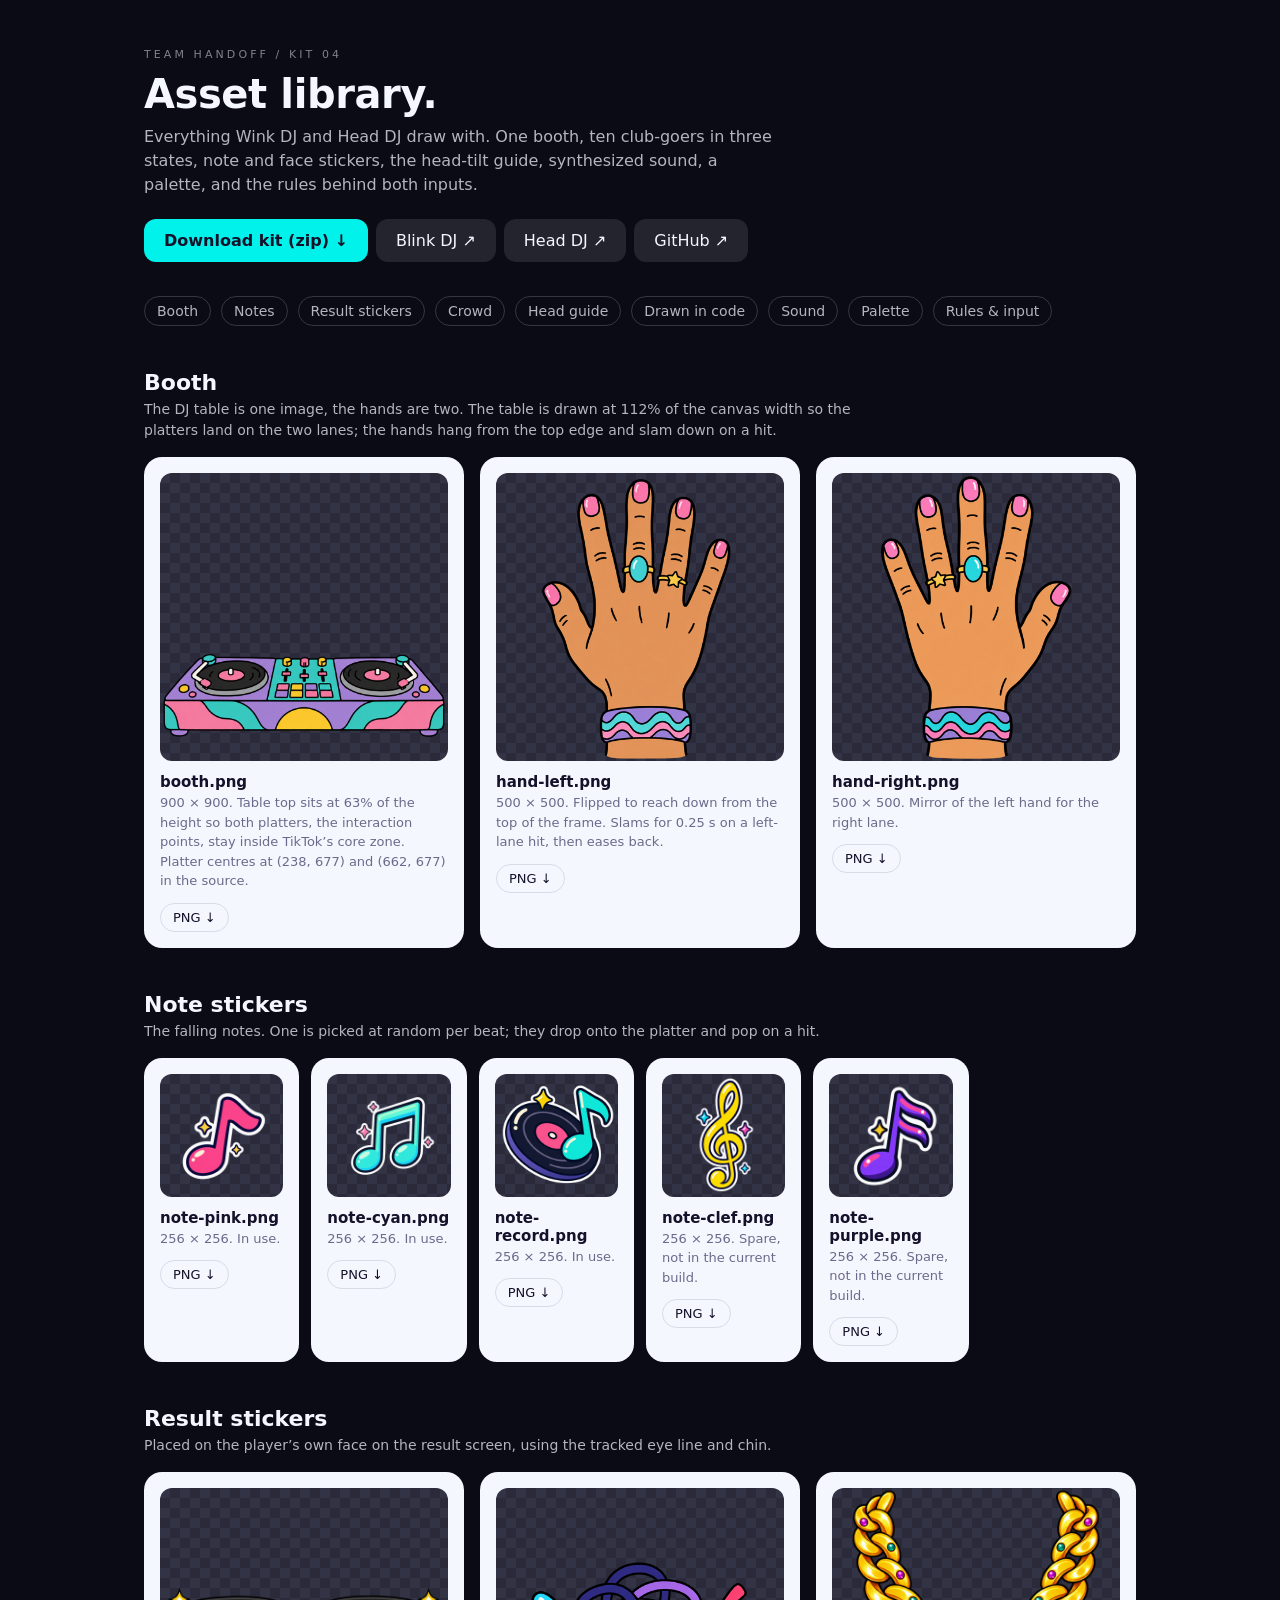
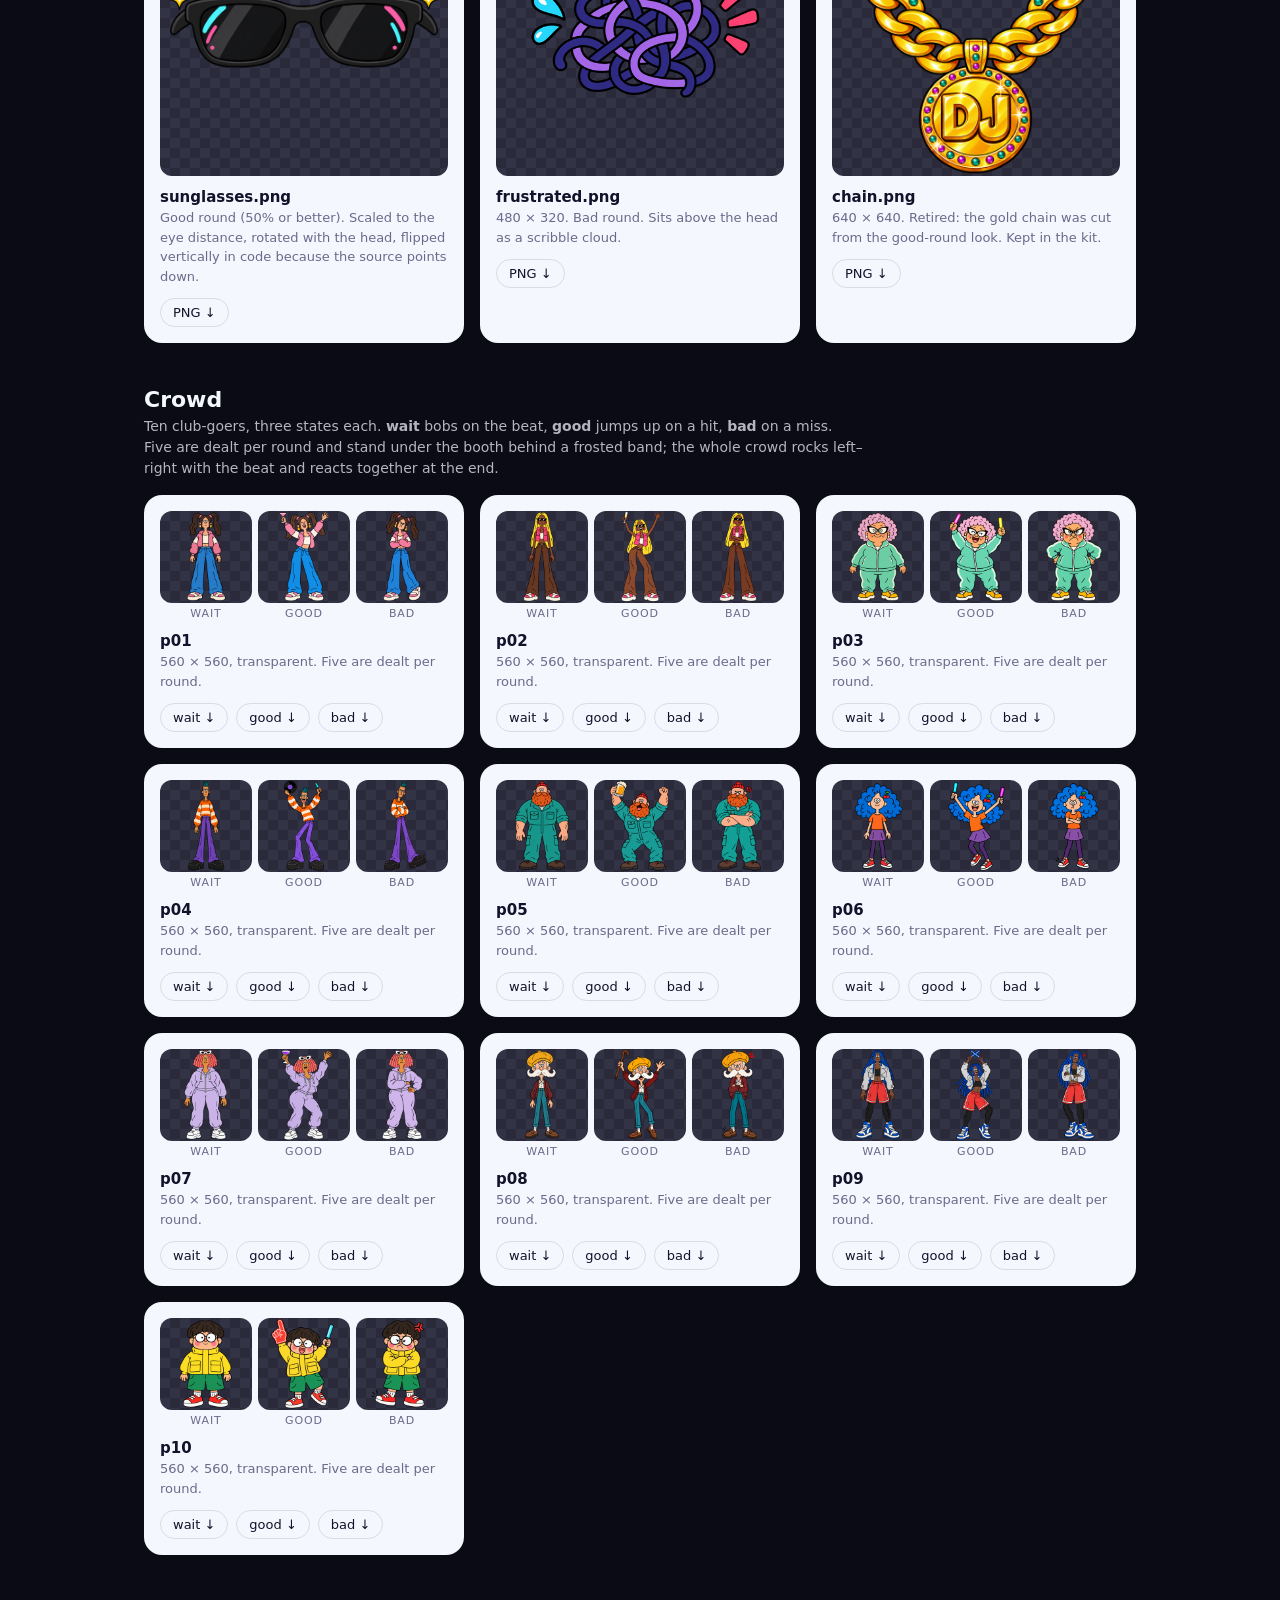
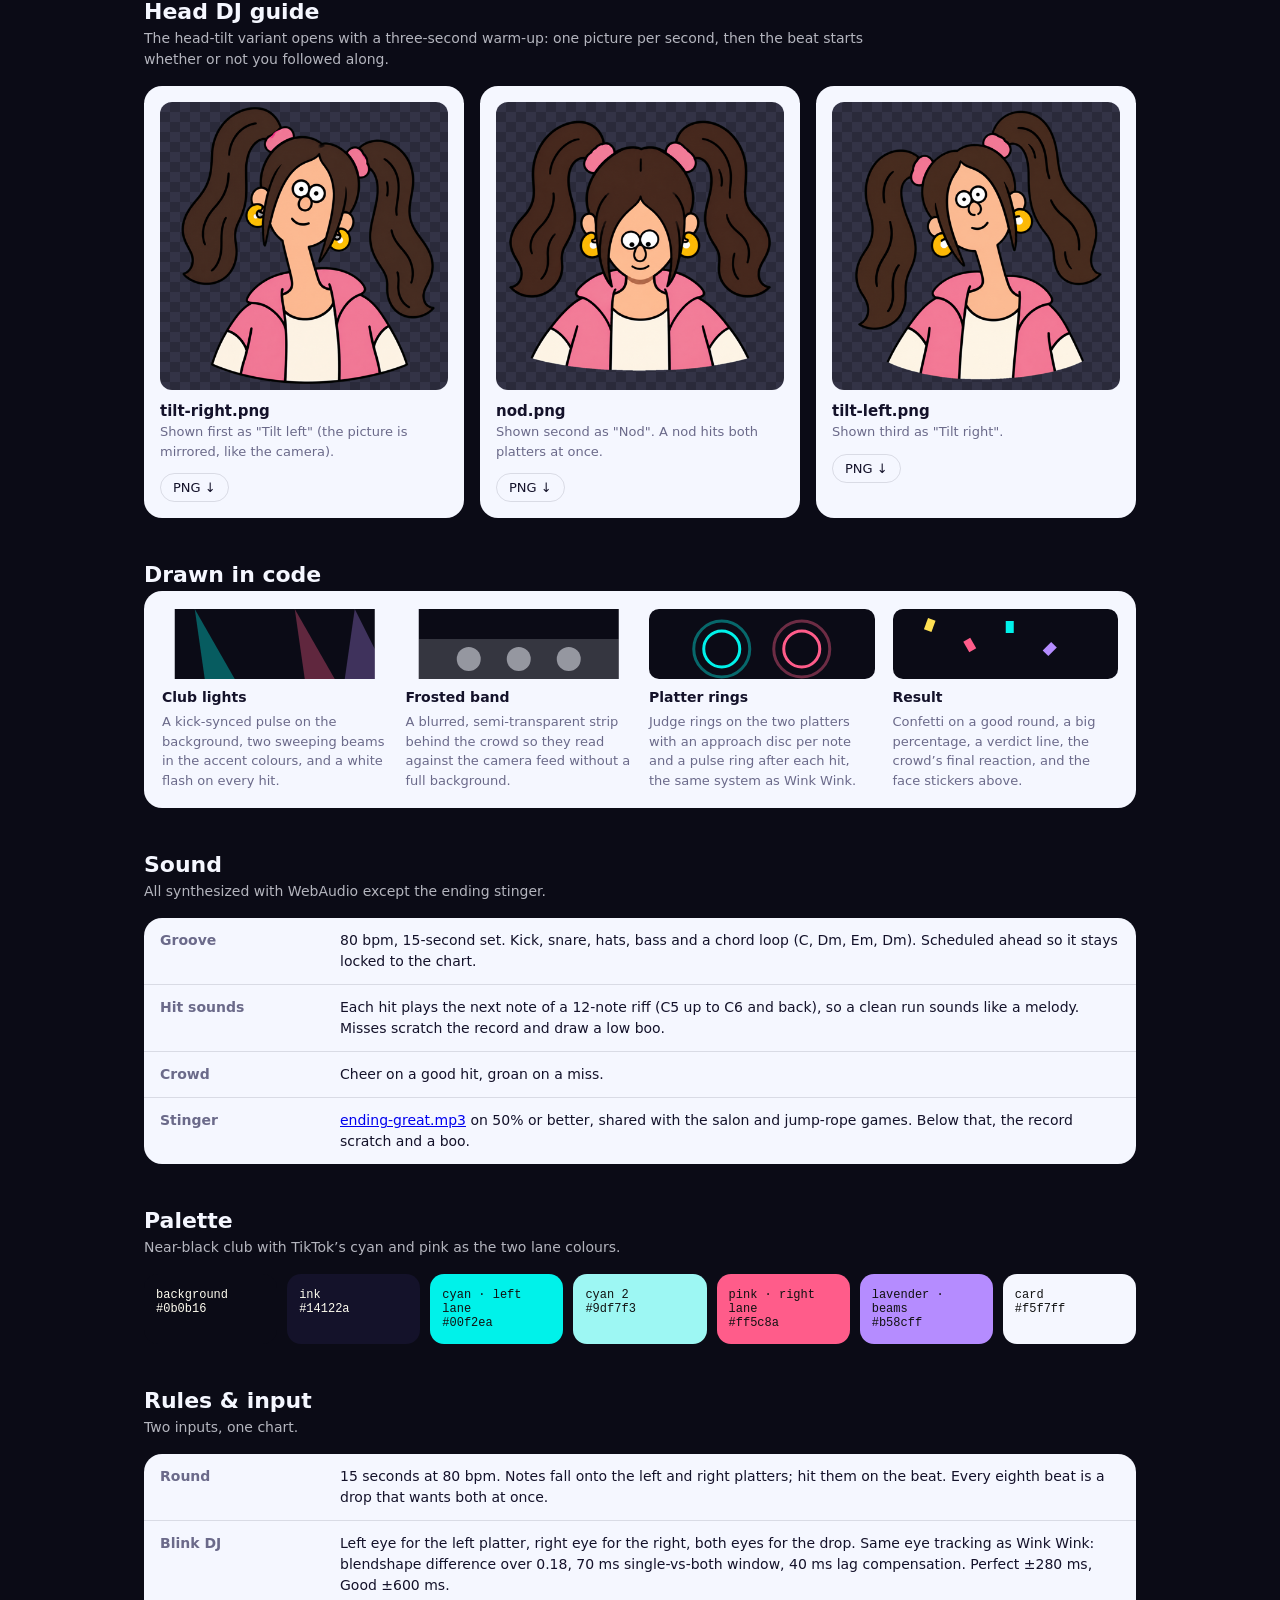
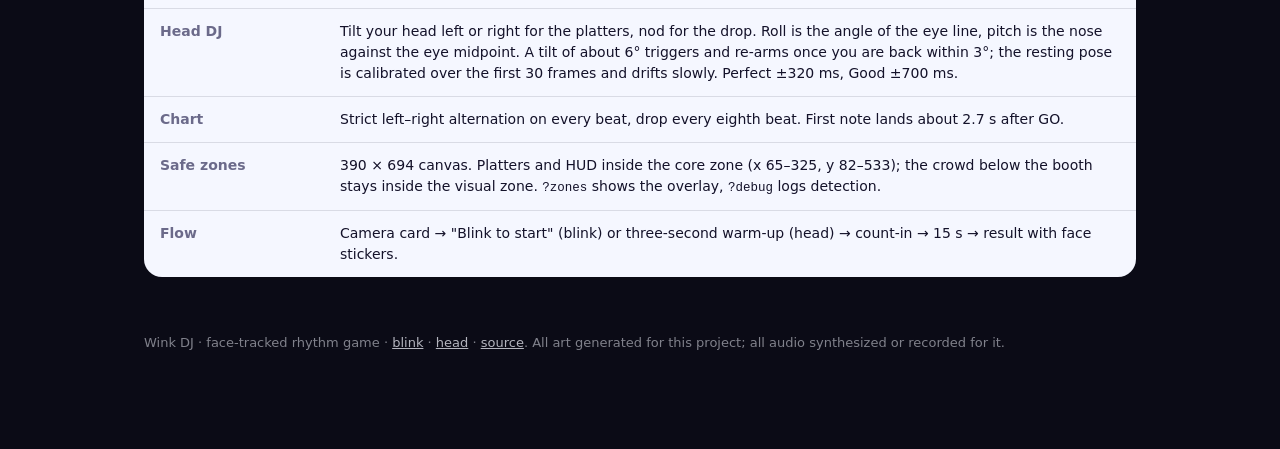
==== asset-library/index.html @ f3a08b91 "Add asset library page and kit zip Co-Authored-By: Claude Fable 5.1 <noreply@anthropic.com>" ====
<!doctype html>
<html lang="en">
<head>
<meta charset="utf-8" />
<meta name="viewport" content="width=device-width, initial-scale=1" />
<title>Wink DJ — Asset library</title>
<link rel="icon" href="data:image/svg+xml,%3Csvg xmlns='http://www.w3.org/2000/svg' viewBox='0 0 40 40'%3E%3Crect width='40' height='40' rx='12' fill='%2300f2ea'/%3E%3Ctext x='20' y='29' text-anchor='middle' font-size='26'%3E%F0%9F%8E%A7%3C/text%3E%3C/svg%3E" />
<style>
  :root { --bg:#0b0b16; --card:#f5f7ff; --ink:#14122a; --dim:#6b6a8a; --line:rgba(20,18,42,.12); --accent:#00f2ea; --ghost:rgba(245,247,255,.1); --muted:rgba(245,247,255,.5); --muted2:rgba(245,247,255,.72); --navline:rgba(245,247,255,.18); --chk1:#e4e6f0; --chk2:#f0f1f8; }

  * { box-sizing: border-box; }
  body { margin:0; background:var(--bg); color:var(--card); font-family: -apple-system, "Helvetica Neue", Inter, system-ui, sans-serif; }
  .wrap { max-width: 1040px; margin: 0 auto; padding: 48px 24px 96px; }
  .k { font-size: 11px; letter-spacing: .28em; text-transform: uppercase; color: var(--muted); }
  h1 { font-size: 40px; margin: 10px 0 8px; letter-spacing: -.01em; }
  .lede { color: var(--muted2); margin: 0 0 22px; max-width: 640px; line-height: 1.5; }
  .btn { display:inline-block; background:var(--accent); color:var(--ink); font-weight:700; text-decoration:none; padding: 12px 20px; border-radius: 12px; margin: 0 8px 8px 0; }
  .btn.ghost { background: var(--ghost); color: var(--card); font-weight: 500; }
  nav { display:flex; gap:10px; flex-wrap:wrap; margin: 26px 0 40px; }
  nav a { color: var(--muted2); text-decoration:none; font-size:14px; padding:6px 12px; border:1px solid var(--navline); border-radius:999px; }
  section { margin-top: 44px; }
  h2 { font-size: 22px; margin: 0 0 4px; }
  .sub { color: var(--muted2); font-size: 14px; margin: 0 0 16px; line-height: 1.5; max-width: 720px; }
  .grid { display:grid; grid-template-columns: repeat(auto-fit, minmax(240px, 1fr)); gap: 16px; }
  .grid.tight { grid-template-columns: repeat(auto-fill, minmax(150px, 1fr)); gap: 12px; }
  .card { background: var(--card); color: var(--ink); border-radius: 18px; padding: 16px; }
  .card .pv { border-radius: 12px; overflow:hidden; background: repeating-conic-gradient(var(--chk1) 0 25%, var(--chk2) 0 50%) 0 0/20px 20px; aspect-ratio: 1; display:flex; align-items:center; justify-content:center; }
  .card .pv.dark { background: repeating-conic-gradient(#2a2a3a 0 25%, #333346 0 50%) 0 0/20px 20px; }
  .card .pv img { max-width: 100%; max-height: 100%; display:block; }
  .card b { display:block; margin: 12px 0 2px; font-size: 15px; }
  .card p { margin: 0; font-size: 13px; color: var(--dim); line-height: 1.5; }
  .card .row { display:flex; gap:8px; margin-top: 12px; flex-wrap: wrap; }
  .card .row a { font-size: 13px; color: var(--ink); text-decoration:none; border:1px solid var(--line); border-radius: 999px; padding: 6px 12px; }
  .strip { display:grid; grid-template-columns: repeat(3, 1fr); gap: 6px; }
  .strip.two { grid-template-columns: repeat(2, 1fr); }
  .strip figure { margin:0; text-align:center; }
  .strip figcaption { font-size: 11px; color: var(--dim); margin-top: 4px; letter-spacing: .08em; text-transform: uppercase; }
  .swatches { display:grid; grid-template-columns: repeat(auto-fit, minmax(120px,1fr)); gap: 10px; }
  .sw { border-radius: 14px; padding: 14px 12px; color: #111; font-size: 12px; font-family: ui-monospace, Menlo, monospace; }
  .sw.dark { color: #fffdf0; }
  table { width:100%; border-collapse: collapse; background: var(--card); color: var(--ink); border-radius: 18px; overflow:hidden; font-size: 14px; }
  th, td { text-align:left; padding: 12px 16px; border-bottom: 1px solid var(--line); vertical-align: top; line-height: 1.5; }
  th { width: 180px; color: var(--dim); font-weight: 600; }
  tr:last-child td, tr:last-child th { border-bottom: 0; }
  code { font-family: ui-monospace, Menlo, monospace; font-size: 12.5px; }
  .drawn { background: var(--card); color: var(--ink); border-radius: 18px; padding: 18px; display:grid; grid-template-columns: repeat(auto-fit, minmax(220px,1fr)); gap: 18px; }
  .drawn div { font-size: 13px; color: var(--dim); line-height: 1.5; }
  .drawn b { display:block; color: var(--ink); margin-bottom: 4px; font-size: 14px; }
  .drawn svg { width: 100%; height: 70px; display:block; margin-bottom: 8px; border-radius: 10px; }
  footer { margin-top: 56px; font-size: 13px; color: var(--muted); line-height: 1.6; }
  footer a { color: var(--muted2); }
  @media (max-width: 600px) { th { width: 110px; } h1 { font-size: 32px; } }
</style>
</head>
<body>
<div class="wrap">
  <div class="k">Team handoff / Kit 04</div>
  <h1>Asset library.</h1>
  <p class="lede">Everything Wink DJ and Head DJ draw with. One booth, ten club-goers in three states, note and face stickers, the head-tilt guide, synthesized sound, a palette, and the rules behind both inputs.</p>
  <a class="btn" href="./wink-dj-assets.zip" download>Download kit (zip) ↓</a><a class="btn ghost" href="../">Blink DJ ↗</a><a class="btn ghost" href="../head/">Head DJ ↗</a><a class="btn ghost" href="https://github.com/Belendali/wink-dj">GitHub ↗</a>
  <nav><a href="#booth">Booth</a><a href="#notes">Notes</a><a href="#result">Result stickers</a><a href="#crowd">Crowd</a><a href="#guide">Head guide</a><a href="#drawn">Drawn in code</a><a href="#sound">Sound</a><a href="#palette">Palette</a><a href="#rules">Rules &amp; input</a></nav>

  <section id="booth">
    <h2>Booth</h2>
    <p class="sub">The DJ table is one image, the hands are two. The table is drawn at 112% of the canvas width so the platters land on the two lanes; the hands hang from the top edge and slam down on a hit.</p>
    <div class="grid">
      <div class="card">
        <div class="pv dark"><img src="../assets/booth/booth.png" alt="booth.png" loading="lazy" /></div>
        <b>booth.png</b>
        <p>900 × 900. Table top sits at 63% of the height so both platters, the interaction points, stay inside TikTok’s core zone. Platter centres at (238, 677) and (662, 677) in the source.</p>
        <div class="row"><a href="../assets/booth/booth.png" download>PNG ↓</a></div>
      </div>

      <div class="card">
        <div class="pv dark"><img src="../assets/booth/hand-left.png" alt="hand-left.png" loading="lazy" /></div>
        <b>hand-left.png</b>
        <p>500 × 500. Flipped to reach down from the top of the frame. Slams for 0.25 s on a left-lane hit, then eases back.</p>
        <div class="row"><a href="../assets/booth/hand-left.png" download>PNG ↓</a></div>
      </div>

      <div class="card">
        <div class="pv dark"><img src="../assets/booth/hand-right.png" alt="hand-right.png" loading="lazy" /></div>
        <b>hand-right.png</b>
        <p>500 × 500. Mirror of the left hand for the right lane.</p>
        <div class="row"><a href="../assets/booth/hand-right.png" download>PNG ↓</a></div>
      </div>

    </div>
  </section>

  <section id="notes">
    <h2>Note stickers</h2>
    <p class="sub">The falling notes. One is picked at random per beat; they drop onto the platter and pop on a hit.</p>
    <div class="grid tight">
      <div class="card">
        <div class="pv dark"><img src="../assets/stickers/note-pink.png" alt="note-pink.png" loading="lazy" /></div>
        <b>note-pink.png</b>
        <p>256 × 256. In use.</p>
        <div class="row"><a href="../assets/stickers/note-pink.png" download>PNG ↓</a></div>
      </div>

      <div class="card">
        <div class="pv dark"><img src="../assets/stickers/note-cyan.png" alt="note-cyan.png" loading="lazy" /></div>
        <b>note-cyan.png</b>
        <p>256 × 256. In use.</p>
        <div class="row"><a href="../assets/stickers/note-cyan.png" download>PNG ↓</a></div>
      </div>

      <div class="card">
        <div class="pv dark"><img src="../assets/stickers/note-record.png" alt="note-record.png" loading="lazy" /></div>
        <b>note-record.png</b>
        <p>256 × 256. In use.</p>
        <div class="row"><a href="../assets/stickers/note-record.png" download>PNG ↓</a></div>
      </div>

      <div class="card">
        <div class="pv dark"><img src="../assets/stickers/note-clef.png" alt="note-clef.png" loading="lazy" /></div>
        <b>note-clef.png</b>
        <p>256 × 256. Spare, not in the current build.</p>
        <div class="row"><a href="../assets/stickers/note-clef.png" download>PNG ↓</a></div>
      </div>

      <div class="card">
        <div class="pv dark"><img src="../assets/stickers/note-purple.png" alt="note-purple.png" loading="lazy" /></div>
        <b>note-purple.png</b>
        <p>256 × 256. Spare, not in the current build.</p>
        <div class="row"><a href="../assets/stickers/note-purple.png" download>PNG ↓</a></div>
      </div>

    </div>
  </section>

  <section id="result">
    <h2>Result stickers</h2>
    <p class="sub">Placed on the player’s own face on the result screen, using the tracked eye line and chin.</p>
    <div class="grid">
      <div class="card">
        <div class="pv dark"><img src="../assets/stickers/sunglasses.png" alt="sunglasses.png" loading="lazy" /></div>
        <b>sunglasses.png</b>
        <p>Good round (50% or better). Scaled to the eye distance, rotated with the head, flipped vertically in code because the source points down.</p>
        <div class="row"><a href="../assets/stickers/sunglasses.png" download>PNG ↓</a></div>
      </div>

      <div class="card">
        <div class="pv dark"><img src="../assets/stickers/frustrated.png" alt="frustrated.png" loading="lazy" /></div>
        <b>frustrated.png</b>
        <p>480 × 320. Bad round. Sits above the head as a scribble cloud.</p>
        <div class="row"><a href="../assets/stickers/frustrated.png" download>PNG ↓</a></div>
      </div>

      <div class="card">
        <div class="pv dark"><img src="../assets/stickers/chain.png" alt="chain.png" loading="lazy" /></div>
        <b>chain.png</b>
        <p>640 × 640. Retired: the gold chain was cut from the good-round look. Kept in the kit.</p>
        <div class="row"><a href="../assets/stickers/chain.png" download>PNG ↓</a></div>
      </div>

    </div>
  </section>

  <section id="crowd">
    <h2>Crowd</h2>
    <p class="sub">Ten club-goers, three states each. <b>wait</b> bobs on the beat, <b>good</b> jumps up on a hit, <b>bad</b> on a miss. Five are dealt per round and stand under the booth behind a frosted band; the whole crowd rocks left–right with the beat and reacts together at the end.</p>
    <div class="grid">
      <div class="card">
        <div class="strip"><figure><div class="pv dark"><img src="../assets/people/p01-wait.png" alt="p01 wait" loading="lazy" /></div><figcaption>wait</figcaption></figure><figure><div class="pv dark"><img src="../assets/people/p01-good.png" alt="p01 good" loading="lazy" /></div><figcaption>good</figcaption></figure><figure><div class="pv dark"><img src="../assets/people/p01-bad.png" alt="p01 bad" loading="lazy" /></div><figcaption>bad</figcaption></figure></div>
        <b>p01</b>
        <p>560 × 560, transparent. Five are dealt per round.</p>
        <div class="row"><a href="../assets/people/p01-wait.png" download>wait ↓</a><a href="../assets/people/p01-good.png" download>good ↓</a><a href="../assets/people/p01-bad.png" download>bad ↓</a></div>
      </div>
      <div class="card">
        <div class="strip"><figure><div class="pv dark"><img src="../assets/people/p02-wait.png" alt="p02 wait" loading="lazy" /></div><figcaption>wait</figcaption></figure><figure><div class="pv dark"><img src="../assets/people/p02-good.png" alt="p02 good" loading="lazy" /></div><figcaption>good</figcaption></figure><figure><div class="pv dark"><img src="../assets/people/p02-bad.png" alt="p02 bad" loading="lazy" /></div><figcaption>bad</figcaption></figure></div>
        <b>p02</b>
        <p>560 × 560, transparent. Five are dealt per round.</p>
        <div class="row"><a href="../assets/people/p02-wait.png" download>wait ↓</a><a href="../assets/people/p02-good.png" download>good ↓</a><a href="../assets/people/p02-bad.png" download>bad ↓</a></div>
      </div>
      <div class="card">
        <div class="strip"><figure><div class="pv dark"><img src="../assets/people/p03-wait.png" alt="p03 wait" loading="lazy" /></div><figcaption>wait</figcaption></figure><figure><div class="pv dark"><img src="../assets/people/p03-good.png" alt="p03 good" loading="lazy" /></div><figcaption>good</figcaption></figure><figure><div class="pv dark"><img src="../assets/people/p03-bad.png" alt="p03 bad" loading="lazy" /></div><figcaption>bad</figcaption></figure></div>
        <b>p03</b>
        <p>560 × 560, transparent. Five are dealt per round.</p>
        <div class="row"><a href="../assets/people/p03-wait.png" download>wait ↓</a><a href="../assets/people/p03-good.png" download>good ↓</a><a href="../assets/people/p03-bad.png" download>bad ↓</a></div>
      </div>
      <div class="card">
        <div class="strip"><figure><div class="pv dark"><img src="../assets/people/p04-wait.png" alt="p04 wait" loading="lazy" /></div><figcaption>wait</figcaption></figure><figure><div class="pv dark"><img src="../assets/people/p04-good.png" alt="p04 good" loading="lazy" /></div><figcaption>good</figcaption></figure><figure><div class="pv dark"><img src="../assets/people/p04-bad.png" alt="p04 bad" loading="lazy" /></div><figcaption>bad</figcaption></figure></div>
        <b>p04</b>
        <p>560 × 560, transparent. Five are dealt per round.</p>
        <div class="row"><a href="../assets/people/p04-wait.png" download>wait ↓</a><a href="../assets/people/p04-good.png" download>good ↓</a><a href="../assets/people/p04-bad.png" download>bad ↓</a></div>
      </div>
      <div class="card">
        <div class="strip"><figure><div class="pv dark"><img src="../assets/people/p05-wait.png" alt="p05 wait" loading="lazy" /></div><figcaption>wait</figcaption></figure><figure><div class="pv dark"><img src="../assets/people/p05-good.png" alt="p05 good" loading="lazy" /></div><figcaption>good</figcaption></figure><figure><div class="pv dark"><img src="../assets/people/p05-bad.png" alt="p05 bad" loading="lazy" /></div><figcaption>bad</figcaption></figure></div>
        <b>p05</b>
        <p>560 × 560, transparent. Five are dealt per round.</p>
        <div class="row"><a href="../assets/people/p05-wait.png" download>wait ↓</a><a href="../assets/people/p05-good.png" download>good ↓</a><a href="../assets/people/p05-bad.png" download>bad ↓</a></div>
      </div>
      <div class="card">
        <div class="strip"><figure><div class="pv dark"><img src="../assets/people/p06-wait.png" alt="p06 wait" loading="lazy" /></div><figcaption>wait</figcaption></figure><figure><div class="pv dark"><img src="../assets/people/p06-good.png" alt="p06 good" loading="lazy" /></div><figcaption>good</figcaption></figure><figure><div class="pv dark"><img src="../assets/people/p06-bad.png" alt="p06 bad" loading="lazy" /></div><figcaption>bad</figcaption></figure></div>
        <b>p06</b>
        <p>560 × 560, transparent. Five are dealt per round.</p>
        <div class="row"><a href="../assets/people/p06-wait.png" download>wait ↓</a><a href="../assets/people/p06-good.png" download>good ↓</a><a href="../assets/people/p06-bad.png" download>bad ↓</a></div>
      </div>
      <div class="card">
        <div class="strip"><figure><div class="pv dark"><img src="../assets/people/p07-wait.png" alt="p07 wait" loading="lazy" /></div><figcaption>wait</figcaption></figure><figure><div class="pv dark"><img src="../assets/people/p07-good.png" alt="p07 good" loading="lazy" /></div><figcaption>good</figcaption></figure><figure><div class="pv dark"><img src="../assets/people/p07-bad.png" alt="p07 bad" loading="lazy" /></div><figcaption>bad</figcaption></figure></div>
        <b>p07</b>
        <p>560 × 560, transparent. Five are dealt per round.</p>
        <div class="row"><a href="../assets/people/p07-wait.png" download>wait ↓</a><a href="../assets/people/p07-good.png" download>good ↓</a><a href="../assets/people/p07-bad.png" download>bad ↓</a></div>
      </div>
      <div class="card">
        <div class="strip"><figure><div class="pv dark"><img src="../assets/people/p08-wait.png" alt="p08 wait" loading="lazy" /></div><figcaption>wait</figcaption></figure><figure><div class="pv dark"><img src="../assets/people/p08-good.png" alt="p08 good" loading="lazy" /></div><figcaption>good</figcaption></figure><figure><div class="pv dark"><img src="../assets/people/p08-bad.png" alt="p08 bad" loading="lazy" /></div><figcaption>bad</figcaption></figure></div>
        <b>p08</b>
        <p>560 × 560, transparent. Five are dealt per round.</p>
        <div class="row"><a href="../assets/people/p08-wait.png" download>wait ↓</a><a href="../assets/people/p08-good.png" download>good ↓</a><a href="../assets/people/p08-bad.png" download>bad ↓</a></div>
      </div>
      <div class="card">
        <div class="strip"><figure><div class="pv dark"><img src="../assets/people/p09-wait.png" alt="p09 wait" loading="lazy" /></div><figcaption>wait</figcaption></figure><figure><div class="pv dark"><img src="../assets/people/p09-good.png" alt="p09 good" loading="lazy" /></div><figcaption>good</figcaption></figure><figure><div class="pv dark"><img src="../assets/people/p09-bad.png" alt="p09 bad" loading="lazy" /></div><figcaption>bad</figcaption></figure></div>
        <b>p09</b>
        <p>560 × 560, transparent. Five are dealt per round.</p>
        <div class="row"><a href="../assets/people/p09-wait.png" download>wait ↓</a><a href="../assets/people/p09-good.png" download>good ↓</a><a href="../assets/people/p09-bad.png" download>bad ↓</a></div>
      </div>
      <div class="card">
        <div class="strip"><figure><div class="pv dark"><img src="../assets/people/p10-wait.png" alt="p10 wait" loading="lazy" /></div><figcaption>wait</figcaption></figure><figure><div class="pv dark"><img src="../assets/people/p10-good.png" alt="p10 good" loading="lazy" /></div><figcaption>good</figcaption></figure><figure><div class="pv dark"><img src="../assets/people/p10-bad.png" alt="p10 bad" loading="lazy" /></div><figcaption>bad</figcaption></figure></div>
        <b>p10</b>
        <p>560 × 560, transparent. Five are dealt per round.</p>
        <div class="row"><a href="../assets/people/p10-wait.png" download>wait ↓</a><a href="../assets/people/p10-good.png" download>good ↓</a><a href="../assets/people/p10-bad.png" download>bad ↓</a></div>
      </div>
    </div>
  </section>

  <section id="guide">
    <h2>Head DJ guide</h2>
    <p class="sub">The head-tilt variant opens with a three-second warm-up: one picture per second, then the beat starts whether or not you followed along.</p>
    <div class="grid">
      <div class="card">
        <div class="pv dark"><img src="../assets/guide/tilt-right.png" alt="tilt-right.png" loading="lazy" /></div>
        <b>tilt-right.png</b>
        <p>Shown first as "Tilt left" (the picture is mirrored, like the camera).</p>
        <div class="row"><a href="../assets/guide/tilt-right.png" download>PNG ↓</a></div>
      </div>

      <div class="card">
        <div class="pv dark"><img src="../assets/guide/nod.png" alt="nod.png" loading="lazy" /></div>
        <b>nod.png</b>
        <p>Shown second as "Nod". A nod hits both platters at once.</p>
        <div class="row"><a href="../assets/guide/nod.png" download>PNG ↓</a></div>
      </div>

      <div class="card">
        <div class="pv dark"><img src="../assets/guide/tilt-left.png" alt="tilt-left.png" loading="lazy" /></div>
        <b>tilt-left.png</b>
        <p>Shown third as "Tilt right".</p>
        <div class="row"><a href="../assets/guide/tilt-left.png" download>PNG ↓</a></div>
      </div>

    </div>
  </section>

  <section id="drawn">
    <h2>Drawn in code</h2>
    <div class="drawn">
      <div><svg viewBox="0 0 200 70"><rect width="200" height="70" fill="#0b0b16"/><polygon points="20,0 60,70 30,70" fill="#00f2ea" opacity=".35"/><polygon points="120,0 160,70 130,70" fill="#ff5c8a" opacity=".35"/><polygon points="180,0 200,40 200,70 170,70" fill="#b58cff" opacity=".3"/></svg><b>Club lights</b>A kick-synced pulse on the background, two sweeping beams in the accent colours, and a white flash on every hit.</div>
      <div><svg viewBox="0 0 200 70"><rect width="200" height="70" fill="#0b0b16"/><rect x="0" y="30" width="200" height="40" fill="rgba(245,247,255,.18)"/><circle cx="50" cy="50" r="12" fill="#f5f7ff" opacity=".5"/><circle cx="100" cy="50" r="12" fill="#f5f7ff" opacity=".5"/><circle cx="150" cy="50" r="12" fill="#f5f7ff" opacity=".5"/></svg><b>Frosted band</b>A blurred, semi-transparent strip behind the crowd so they read against the camera feed without a full background.</div>
      <div><svg viewBox="0 0 200 70" fill="none" stroke="#00f2ea" stroke-width="3" style="background:#0b0b16"><circle cx="60" cy="40" r="18"/><circle cx="60" cy="40" r="28" opacity=".4"/><circle cx="140" cy="40" r="18" stroke="#ff5c8a"/><circle cx="140" cy="40" r="28" opacity=".4" stroke="#ff5c8a"/></svg><b>Platter rings</b>Judge rings on the two platters with an approach disc per note and a pulse ring after each hit, the same system as Wink Wink.</div>
      <div><svg viewBox="0 0 200 70" style="background:#0b0b16"><g fill="#ffe052"><rect x="20" y="10" width="8" height="12" transform="rotate(20 24 16)"/><rect x="60" y="30" width="8" height="12" fill="#ff5c8a" transform="rotate(-30 64 36)"/><rect x="100" y="12" width="8" height="12" fill="#00f2ea"/><rect x="140" y="34" width="8" height="12" fill="#b58cff" transform="rotate(45 144 40)"/></g></svg><b>Result</b>Confetti on a good round, a big percentage, a verdict line, the crowd’s final reaction, and the face stickers above.</div>
    </div>
  </section>

  <section id="sound">
    <h2>Sound</h2>
    <p class="sub">All synthesized with WebAudio except the ending stinger.</p>
    <table>
      <tr><th>Groove</th><td>80 bpm, 15-second set. Kick, snare, hats, bass and a chord loop (C, Dm, Em, Dm). Scheduled ahead so it stays locked to the chart.</td></tr>
      <tr><th>Hit sounds</th><td>Each hit plays the next note of a 12-note riff (C5 up to C6 and back), so a clean run sounds like a melody. Misses scratch the record and draw a low boo.</td></tr>
      <tr><th>Crowd</th><td>Cheer on a good hit, groan on a miss.</td></tr>
      <tr><th>Stinger</th><td><a href="../assets/audio/ending-great.mp3" download>ending-great.mp3</a> on 50% or better, shared with the salon and jump-rope games. Below that, the record scratch and a boo.</td></tr>
    </table>
  </section>

  <section id="palette">
    <h2>Palette</h2>
    <p class="sub">Near-black club with TikTok’s cyan and pink as the two lane colours.</p>
    <div class="swatches"><div class="sw dark" style="background:#0b0b16">background<br>#0b0b16</div><div class="sw dark" style="background:#14122a">ink<br>#14122a</div><div class="sw" style="background:#00f2ea">cyan · left lane<br>#00f2ea</div><div class="sw" style="background:#9df7f3">cyan 2<br>#9df7f3</div><div class="sw" style="background:#ff5c8a">pink · right lane<br>#ff5c8a</div><div class="sw" style="background:#b58cff">lavender · beams<br>#b58cff</div><div class="sw" style="background:#f5f7ff">card<br>#f5f7ff</div></div>
  </section>

  <section id="rules">
    <h2>Rules &amp; input</h2>
    <p class="sub">Two inputs, one chart.</p>
    <table>
      <tr><th>Round</th><td>15 seconds at 80 bpm. Notes fall onto the left and right platters; hit them on the beat. Every eighth beat is a drop that wants both at once.</td></tr>
      <tr><th>Blink DJ</th><td>Left eye for the left platter, right eye for the right, both eyes for the drop. Same eye tracking as Wink Wink: blendshape difference over 0.18, 70 ms single-vs-both window, 40 ms lag compensation. Perfect ±280 ms, Good ±600 ms.</td></tr>
      <tr><th>Head DJ</th><td>Tilt your head left or right for the platters, nod for the drop. Roll is the angle of the eye line, pitch is the nose against the eye midpoint. A tilt of about 6° triggers and re-arms once you are back within 3°; the resting pose is calibrated over the first 30 frames and drifts slowly. Perfect ±320 ms, Good ±700 ms.</td></tr>
      <tr><th>Chart</th><td>Strict left–right alternation on every beat, drop every eighth beat. First note lands about 2.7 s after GO.</td></tr>
      <tr><th>Safe zones</th><td>390 × 694 canvas. Platters and HUD inside the core zone (x 65–325, y 82–533); the crowd below the booth stays inside the visual zone. <code>?zones</code> shows the overlay, <code>?debug</code> logs detection.</td></tr>
      <tr><th>Flow</th><td>Camera card → "Blink to start" (blink) or three-second warm-up (head) → count-in → 15 s → result with face stickers.</td></tr>
    </table>
  </section>

  <footer>Wink DJ · face-tracked rhythm game · <a href="../">blink</a> · <a href="../head/">head</a> · <a href="https://github.com/Belendali/wink-dj">source</a>. All art generated for this project; all audio synthesized or recorded for it.</footer>
</div>
</body>
</html>
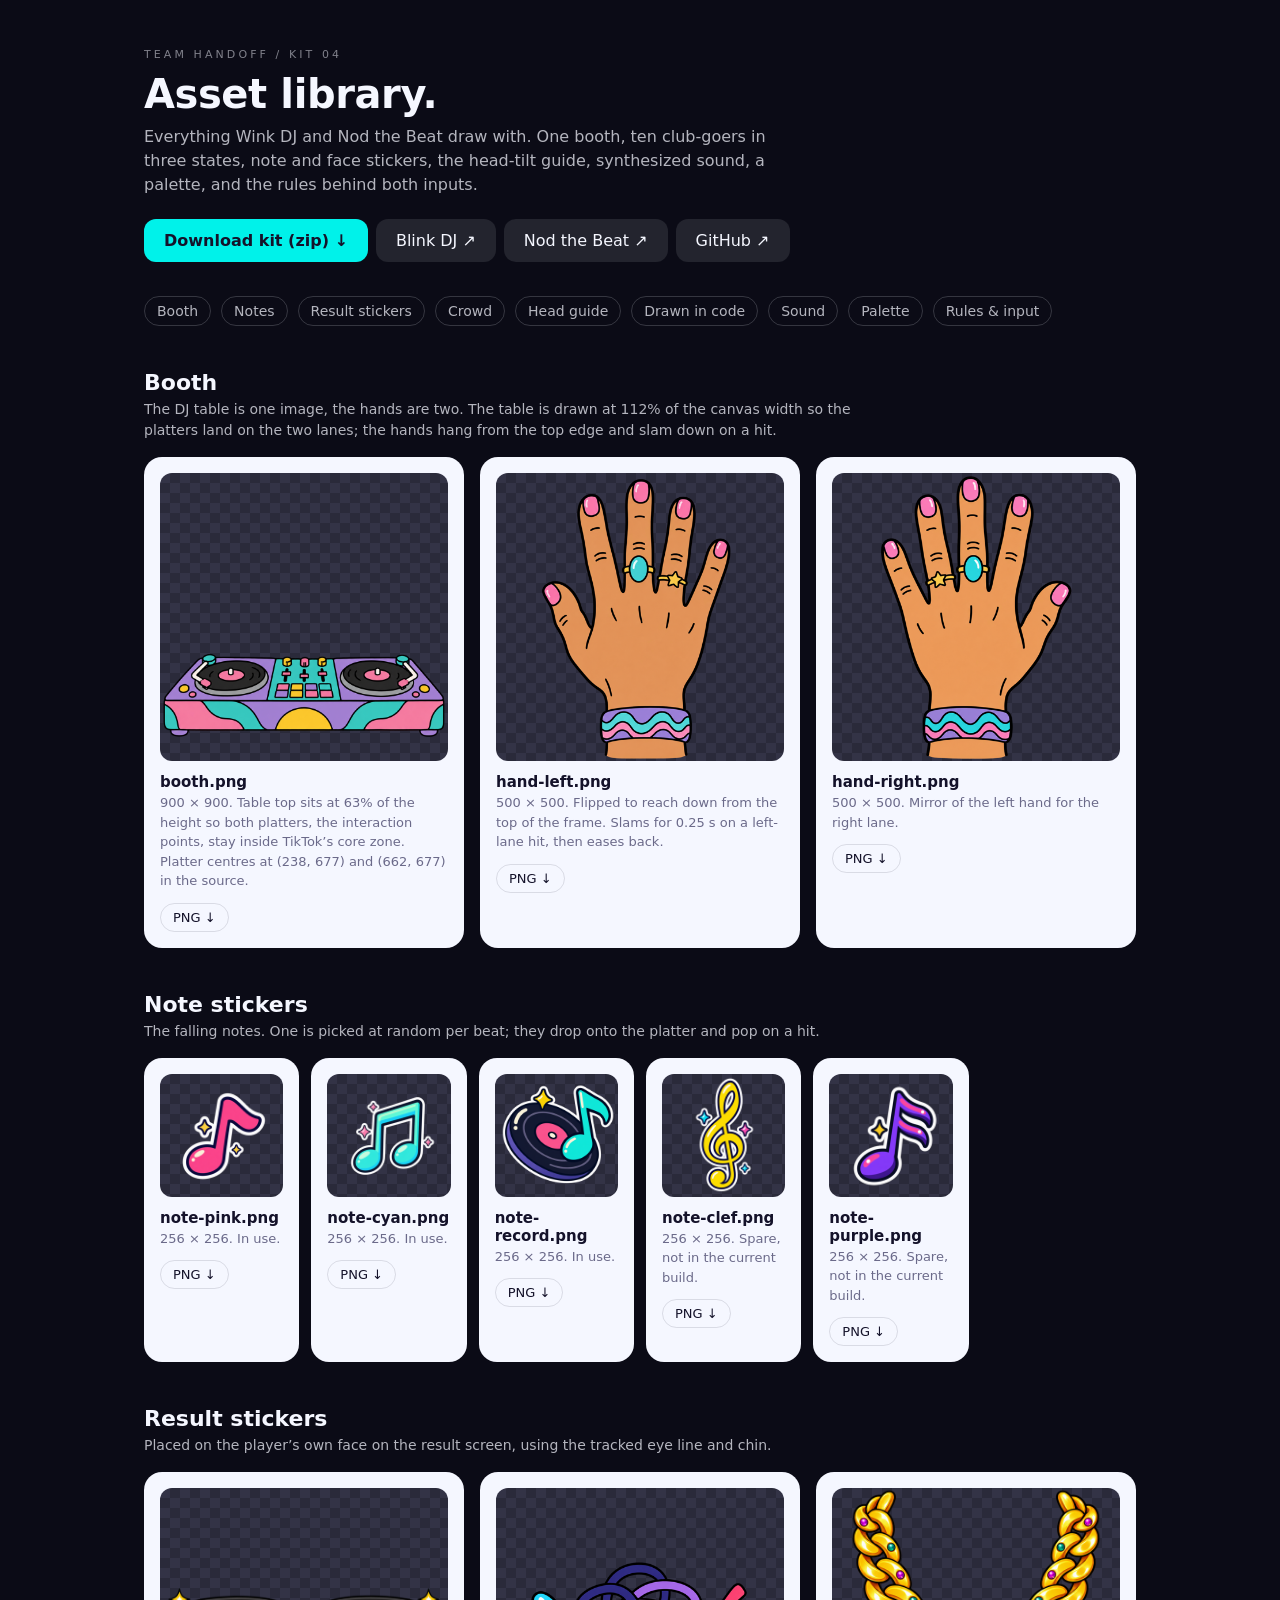
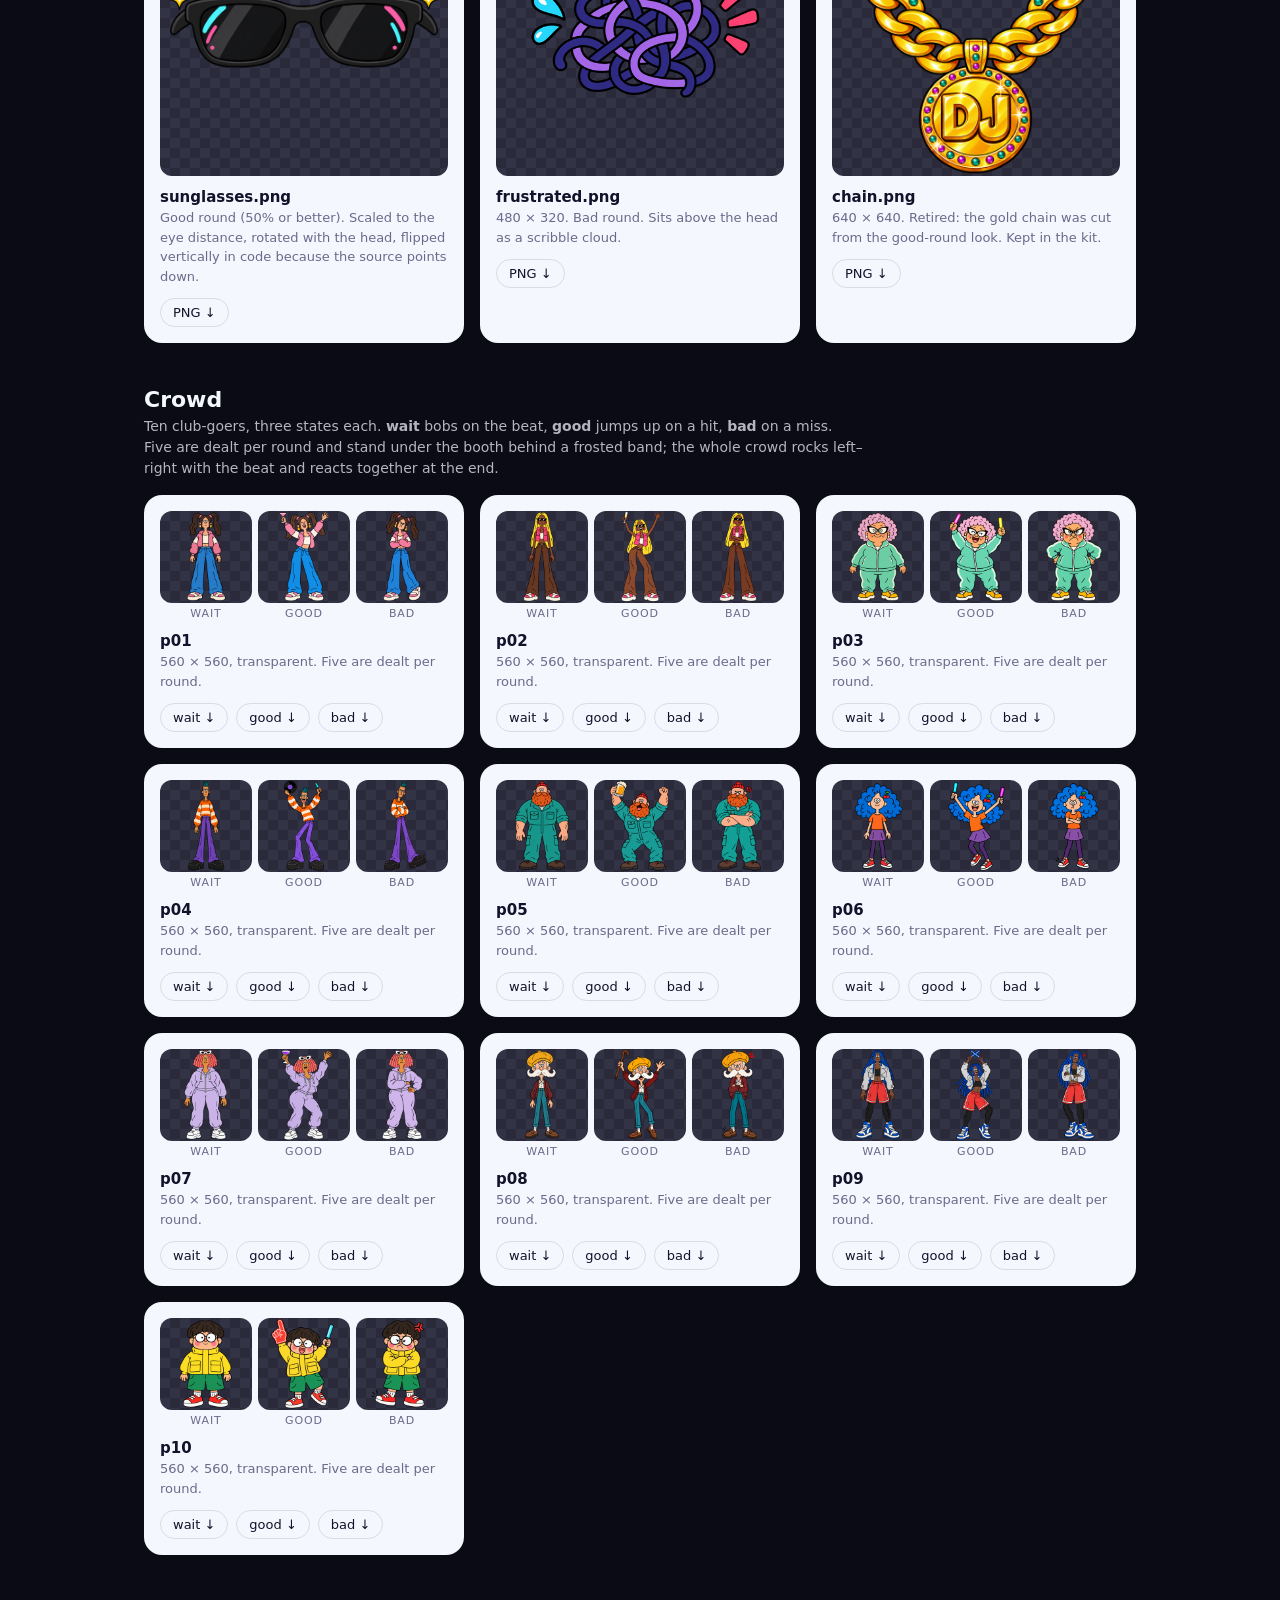
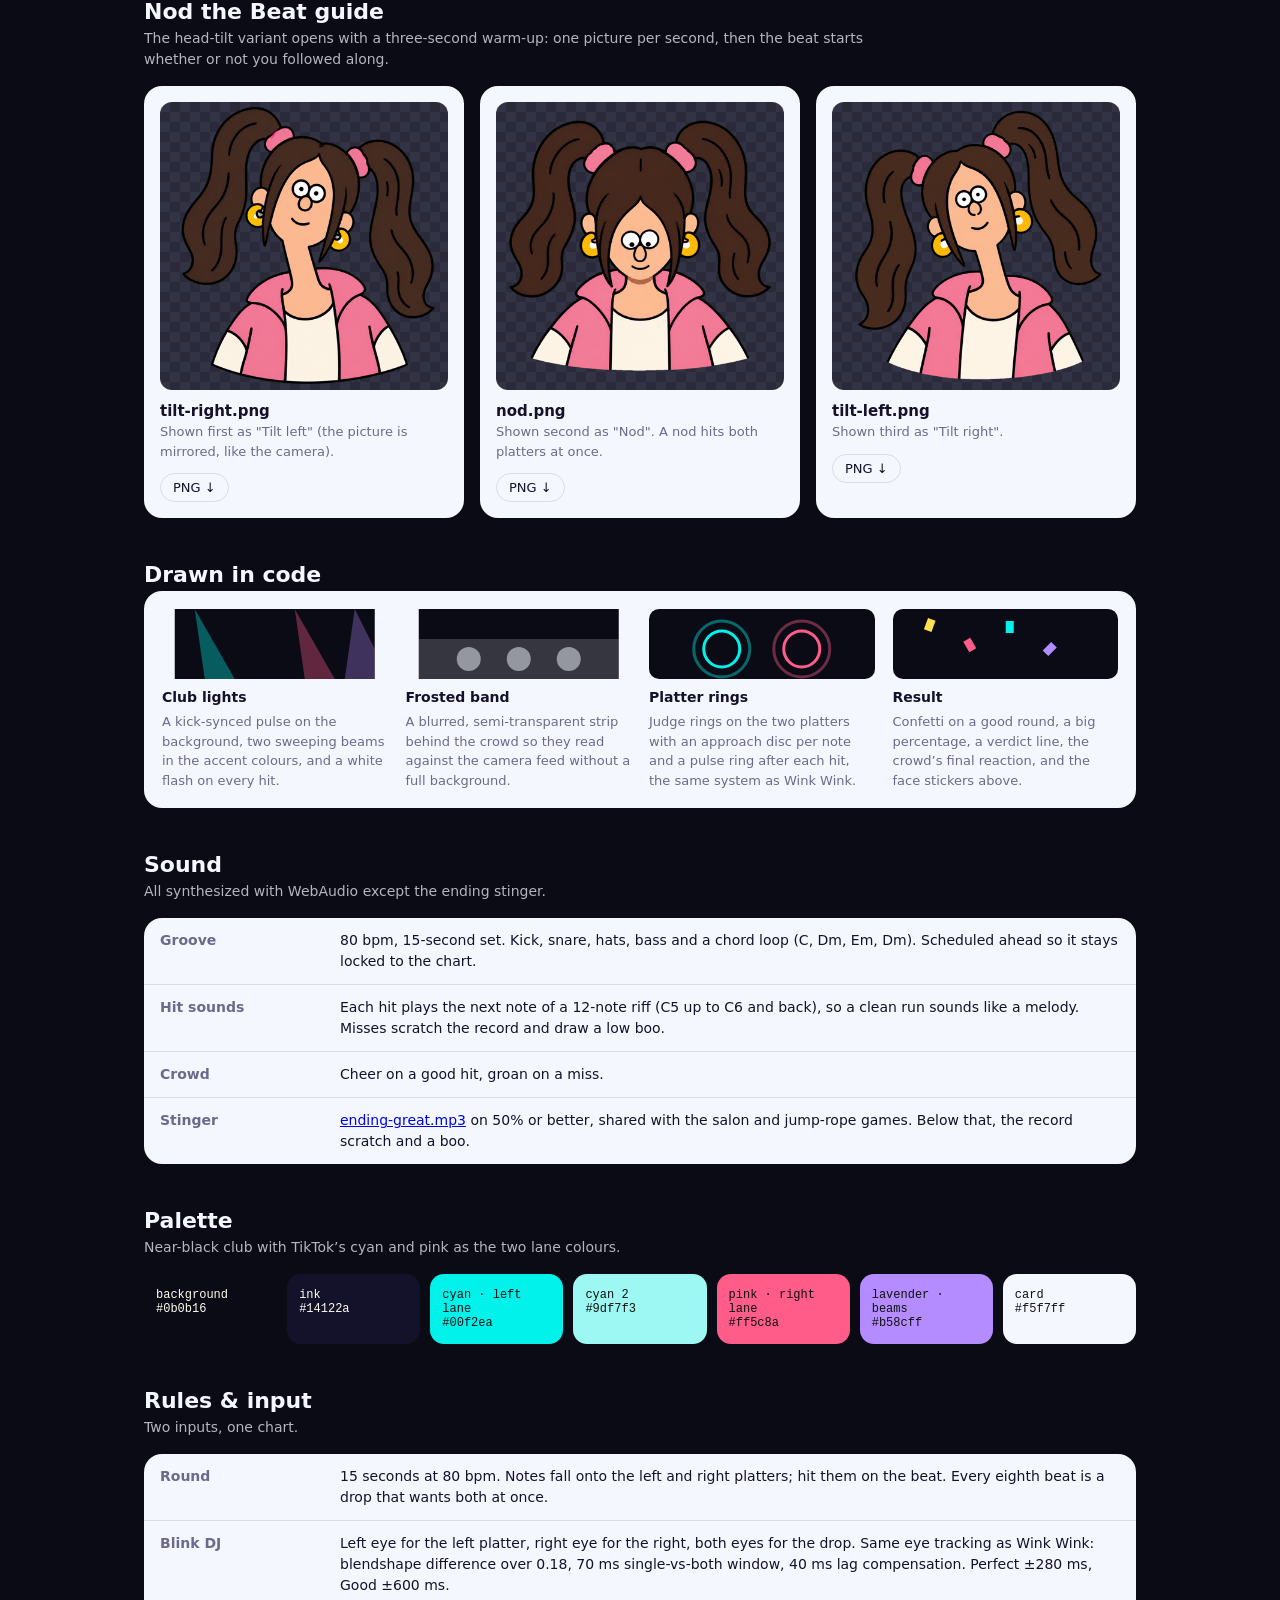
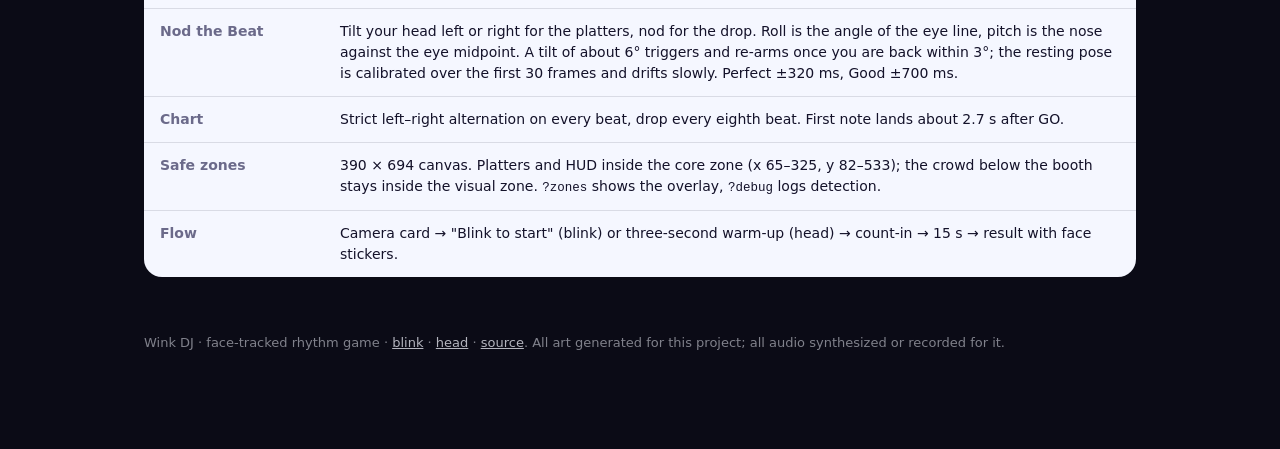
==== commit c80b3419: "Rename the head variant to Nod the Beat Co-Authored-By: Claude Fable 5.1 <noreply@anthropic.com>" ====
--- a/asset-library/index.html
+++ b/asset-library/index.html
@@ -56,8 +56,8 @@
 <div class="wrap">
   <div class="k">Team handoff / Kit 04</div>
   <h1>Asset library.</h1>
-  <p class="lede">Everything Wink DJ and Head DJ draw with. One booth, ten club-goers in three states, note and face stickers, the head-tilt guide, synthesized sound, a palette, and the rules behind both inputs.</p>
-  <a class="btn" href="./wink-dj-assets.zip" download>Download kit (zip) ↓</a><a class="btn ghost" href="../">Blink DJ ↗</a><a class="btn ghost" href="../head/">Head DJ ↗</a><a class="btn ghost" href="https://github.com/Belendali/wink-dj">GitHub ↗</a>
+  <p class="lede">Everything Wink DJ and Nod the Beat draw with. One booth, ten club-goers in three states, note and face stickers, the head-tilt guide, synthesized sound, a palette, and the rules behind both inputs.</p>
+  <a class="btn" href="./wink-dj-assets.zip" download>Download kit (zip) ↓</a><a class="btn ghost" href="../">Blink DJ ↗</a><a class="btn ghost" href="../head/">Nod the Beat ↗</a><a class="btn ghost" href="https://github.com/Belendali/wink-dj">GitHub ↗</a>
   <nav><a href="#booth">Booth</a><a href="#notes">Notes</a><a href="#result">Result stickers</a><a href="#crowd">Crowd</a><a href="#guide">Head guide</a><a href="#drawn">Drawn in code</a><a href="#sound">Sound</a><a href="#palette">Palette</a><a href="#rules">Rules &amp; input</a></nav>
 
   <section id="booth">
@@ -226,7 +226,7 @@
   </section>
 
   <section id="guide">
-    <h2>Head DJ guide</h2>
+    <h2>Nod the Beat guide</h2>
     <p class="sub">The head-tilt variant opens with a three-second warm-up: one picture per second, then the beat starts whether or not you followed along.</p>
     <div class="grid">
       <div class="card">
@@ -286,7 +286,7 @@
     <table>
       <tr><th>Round</th><td>15 seconds at 80 bpm. Notes fall onto the left and right platters; hit them on the beat. Every eighth beat is a drop that wants both at once.</td></tr>
       <tr><th>Blink DJ</th><td>Left eye for the left platter, right eye for the right, both eyes for the drop. Same eye tracking as Wink Wink: blendshape difference over 0.18, 70 ms single-vs-both window, 40 ms lag compensation. Perfect ±280 ms, Good ±600 ms.</td></tr>
-      <tr><th>Head DJ</th><td>Tilt your head left or right for the platters, nod for the drop. Roll is the angle of the eye line, pitch is the nose against the eye midpoint. A tilt of about 6° triggers and re-arms once you are back within 3°; the resting pose is calibrated over the first 30 frames and drifts slowly. Perfect ±320 ms, Good ±700 ms.</td></tr>
+      <tr><th>Nod the Beat</th><td>Tilt your head left or right for the platters, nod for the drop. Roll is the angle of the eye line, pitch is the nose against the eye midpoint. A tilt of about 6° triggers and re-arms once you are back within 3°; the resting pose is calibrated over the first 30 frames and drifts slowly. Perfect ±320 ms, Good ±700 ms.</td></tr>
       <tr><th>Chart</th><td>Strict left–right alternation on every beat, drop every eighth beat. First note lands about 2.7 s after GO.</td></tr>
       <tr><th>Safe zones</th><td>390 × 694 canvas. Platters and HUD inside the core zone (x 65–325, y 82–533); the crowd below the booth stays inside the visual zone. <code>?zones</code> shows the overlay, <code>?debug</code> logs detection.</td></tr>
       <tr><th>Flow</th><td>Camera card → "Blink to start" (blink) or three-second warm-up (head) → count-in → 15 s → result with face stickers.</td></tr>
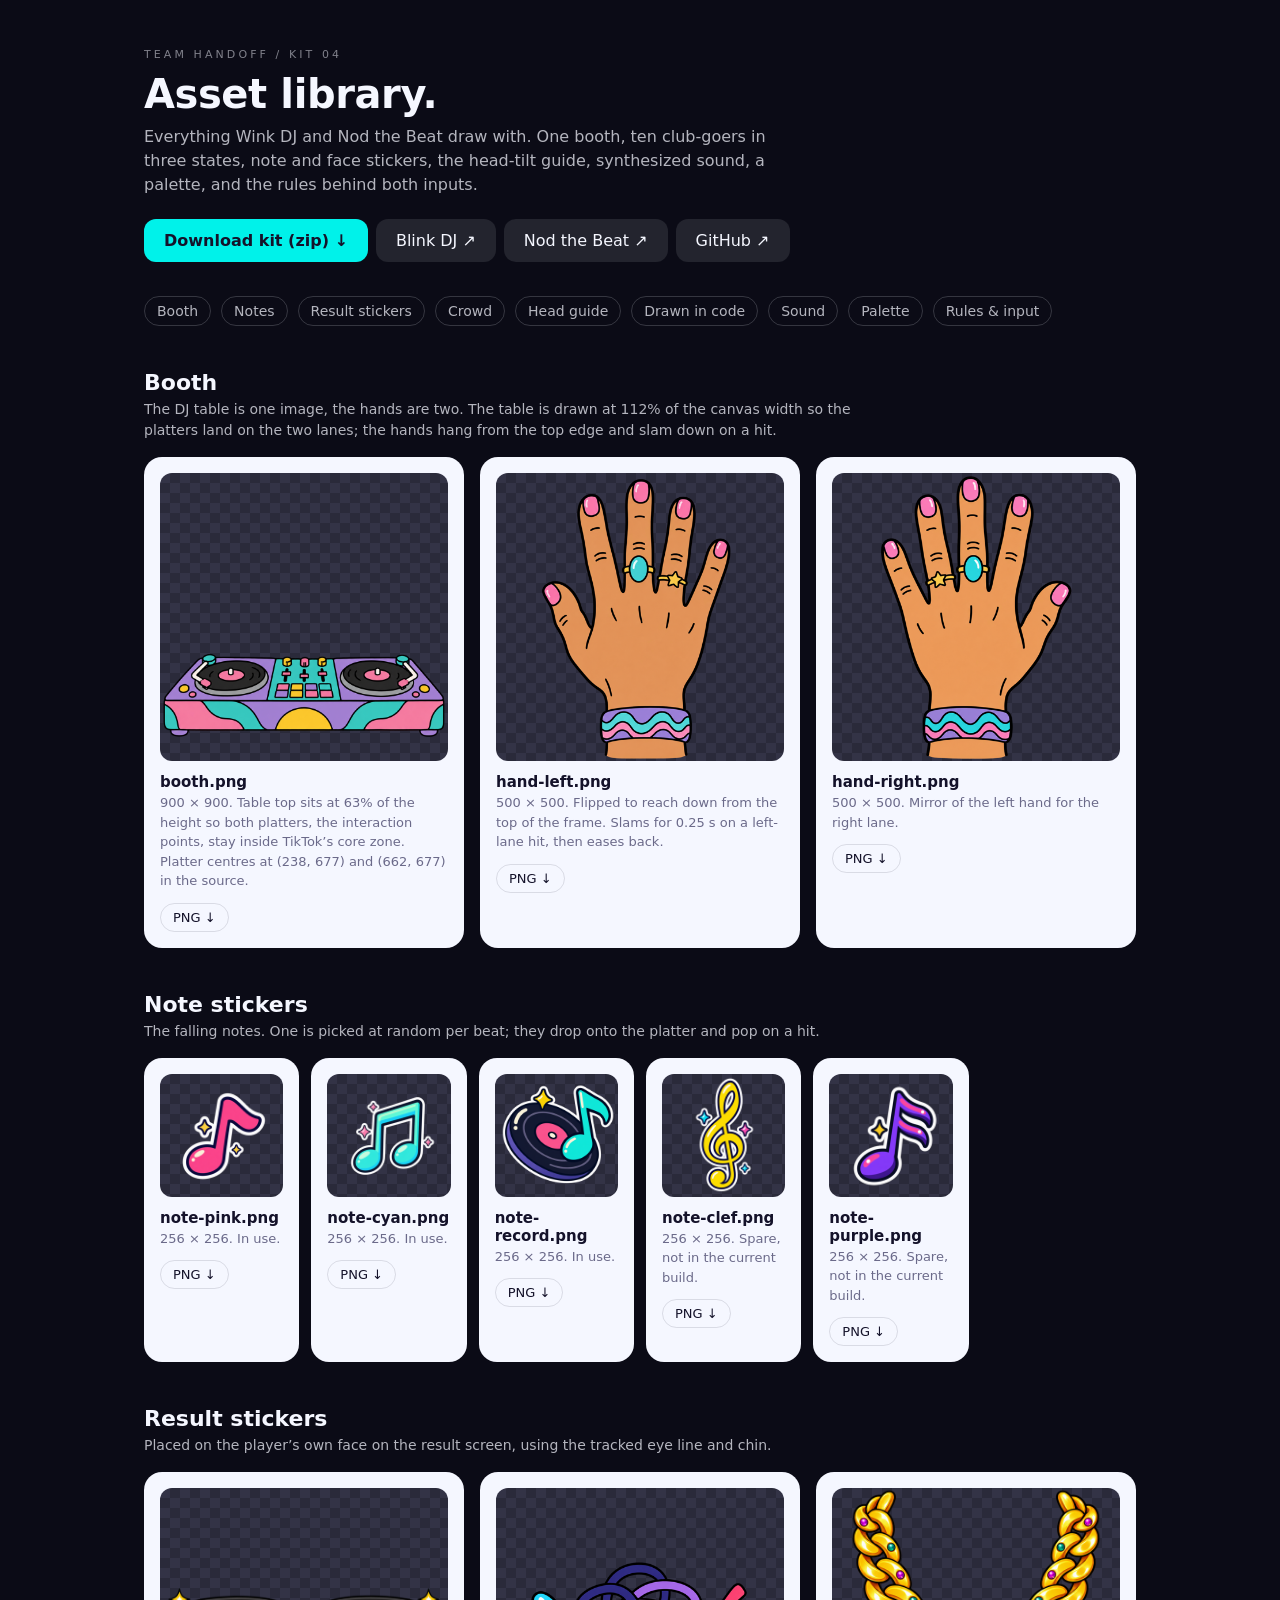
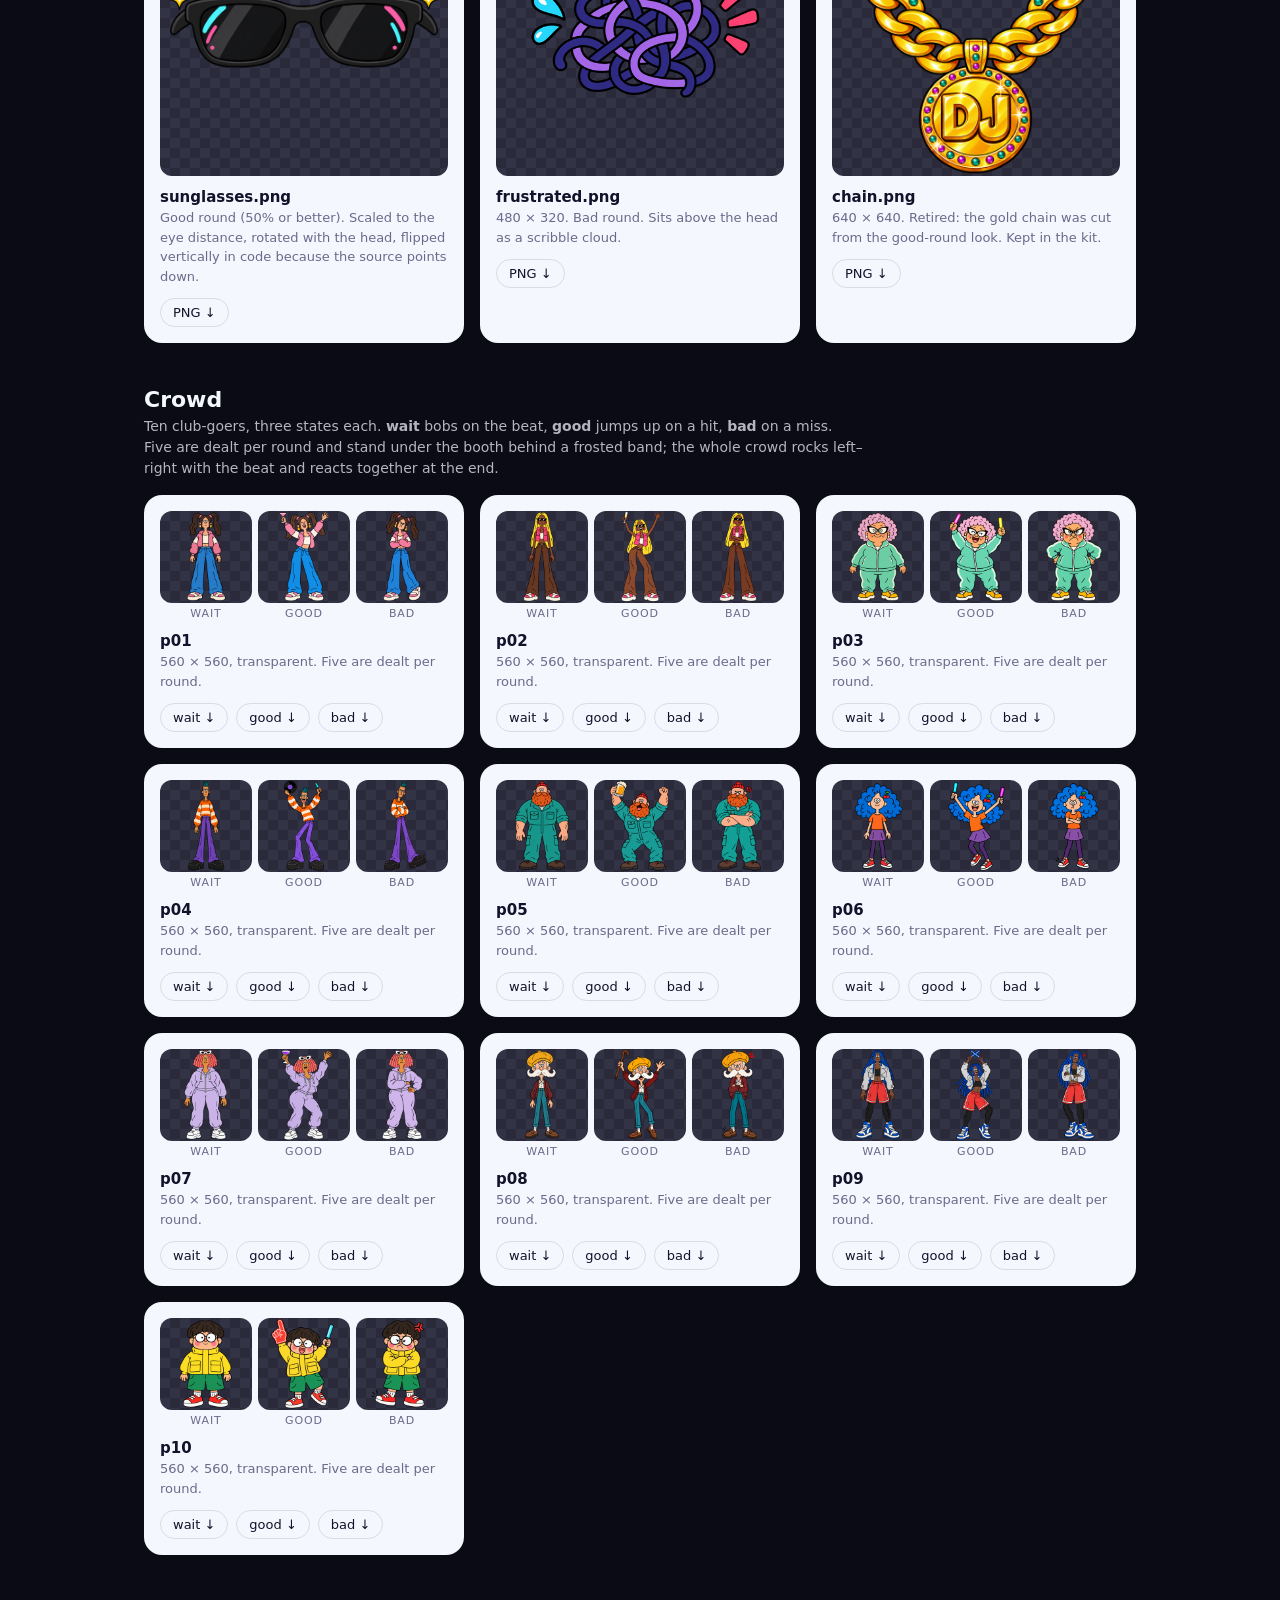
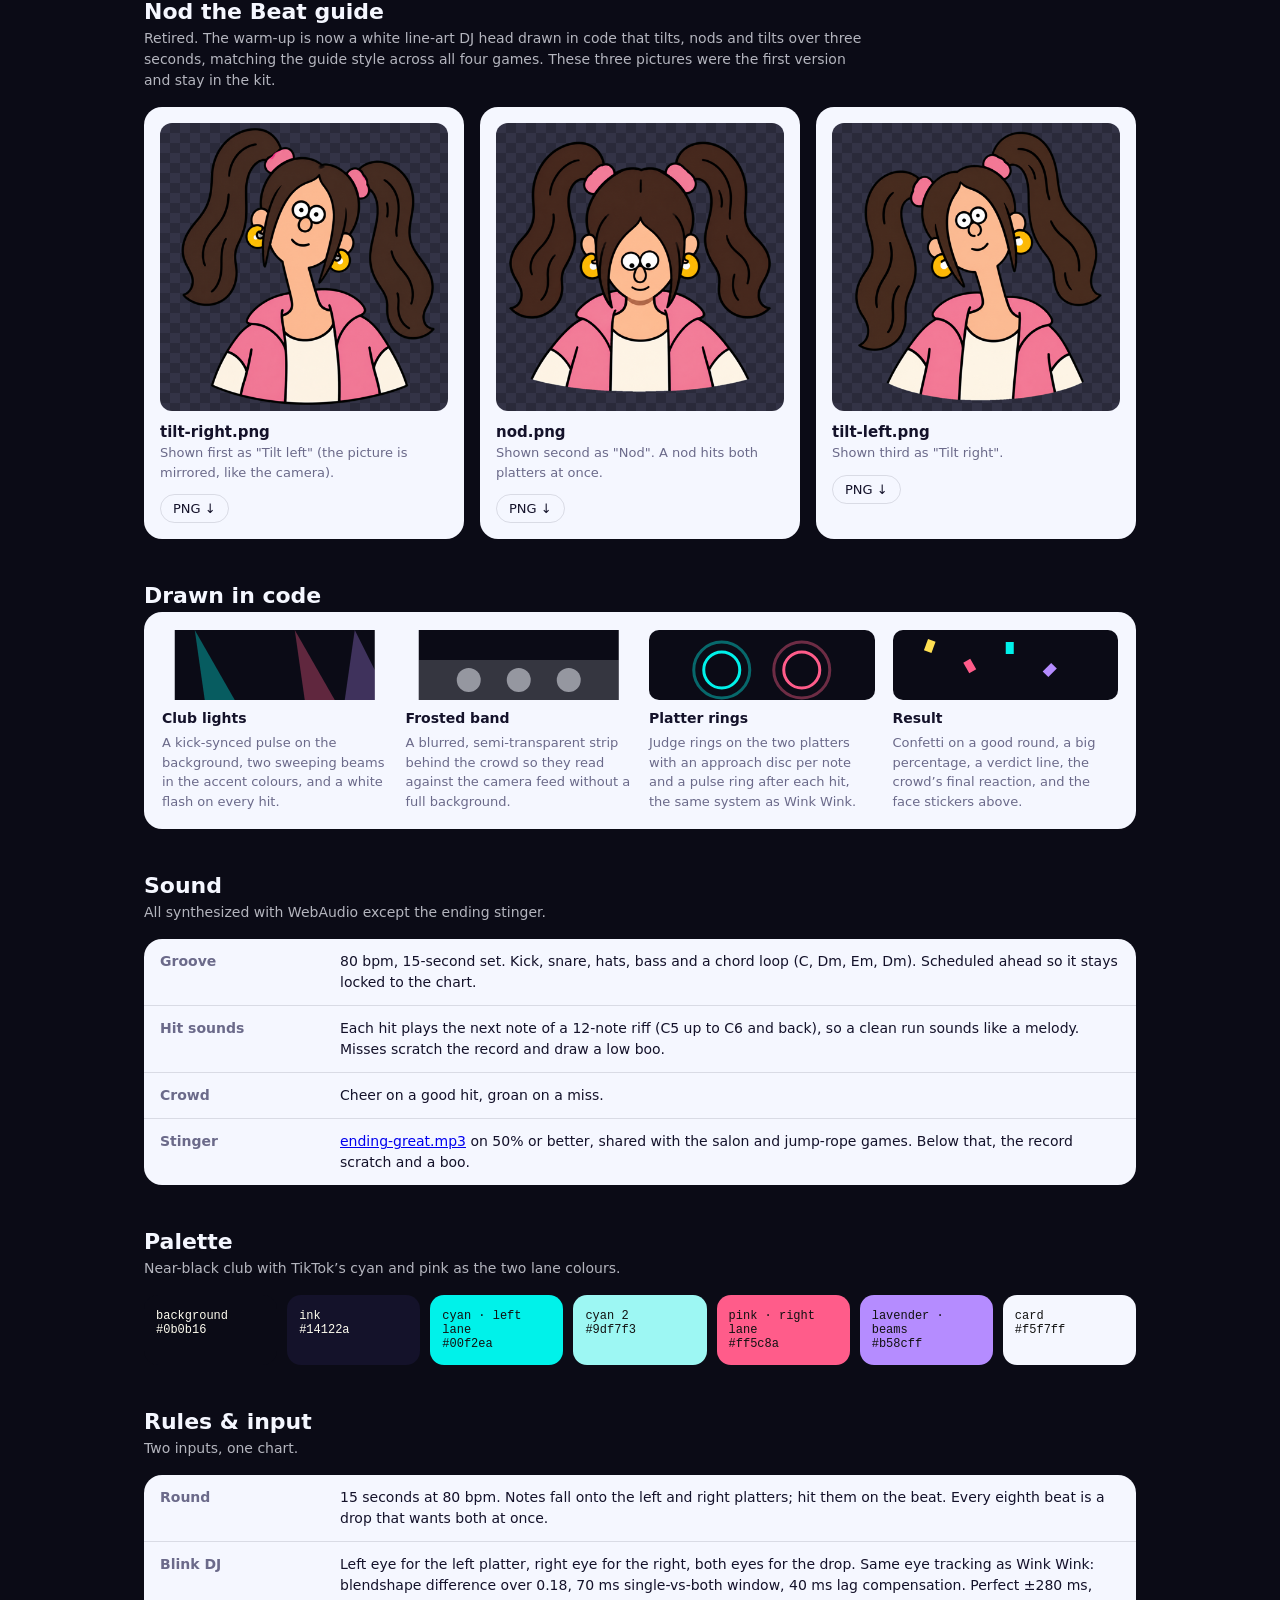
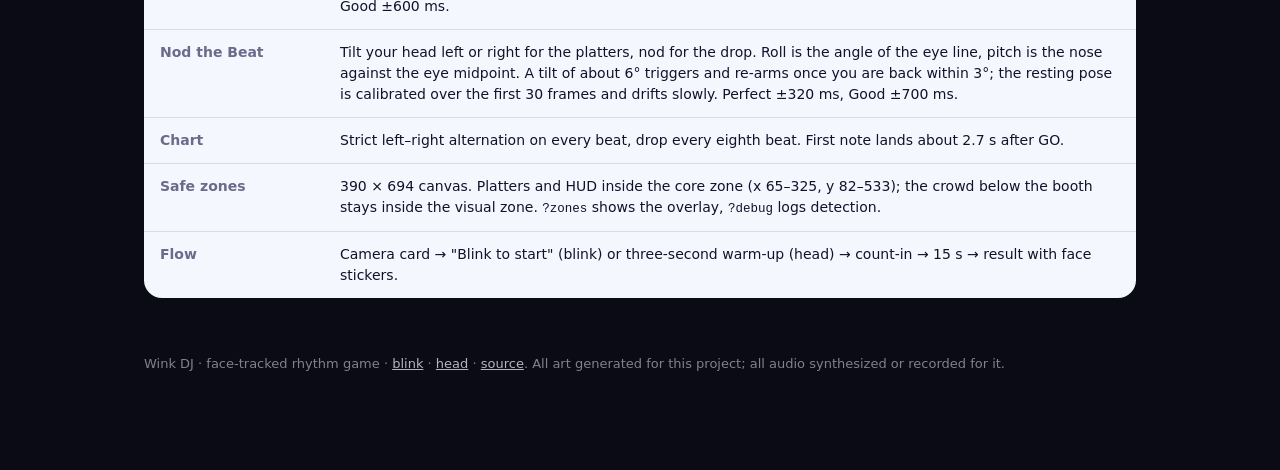
==== commit 030d8830: "Nod the Beat: line-art animated guide head replaces the picture guide Co-Authored-By: Claude Fable 5" ====
--- a/asset-library/index.html
+++ b/asset-library/index.html
@@ -227,7 +227,7 @@
 
   <section id="guide">
     <h2>Nod the Beat guide</h2>
-    <p class="sub">The head-tilt variant opens with a three-second warm-up: one picture per second, then the beat starts whether or not you followed along.</p>
+    <p class="sub">Retired. The warm-up is now a white line-art DJ head drawn in code that tilts, nods and tilts over three seconds, matching the guide style across all four games. These three pictures were the first version and stay in the kit.</p>
     <div class="grid">
       <div class="card">
         <div class="pv dark"><img src="../assets/guide/tilt-right.png" alt="tilt-right.png" loading="lazy" /></div>
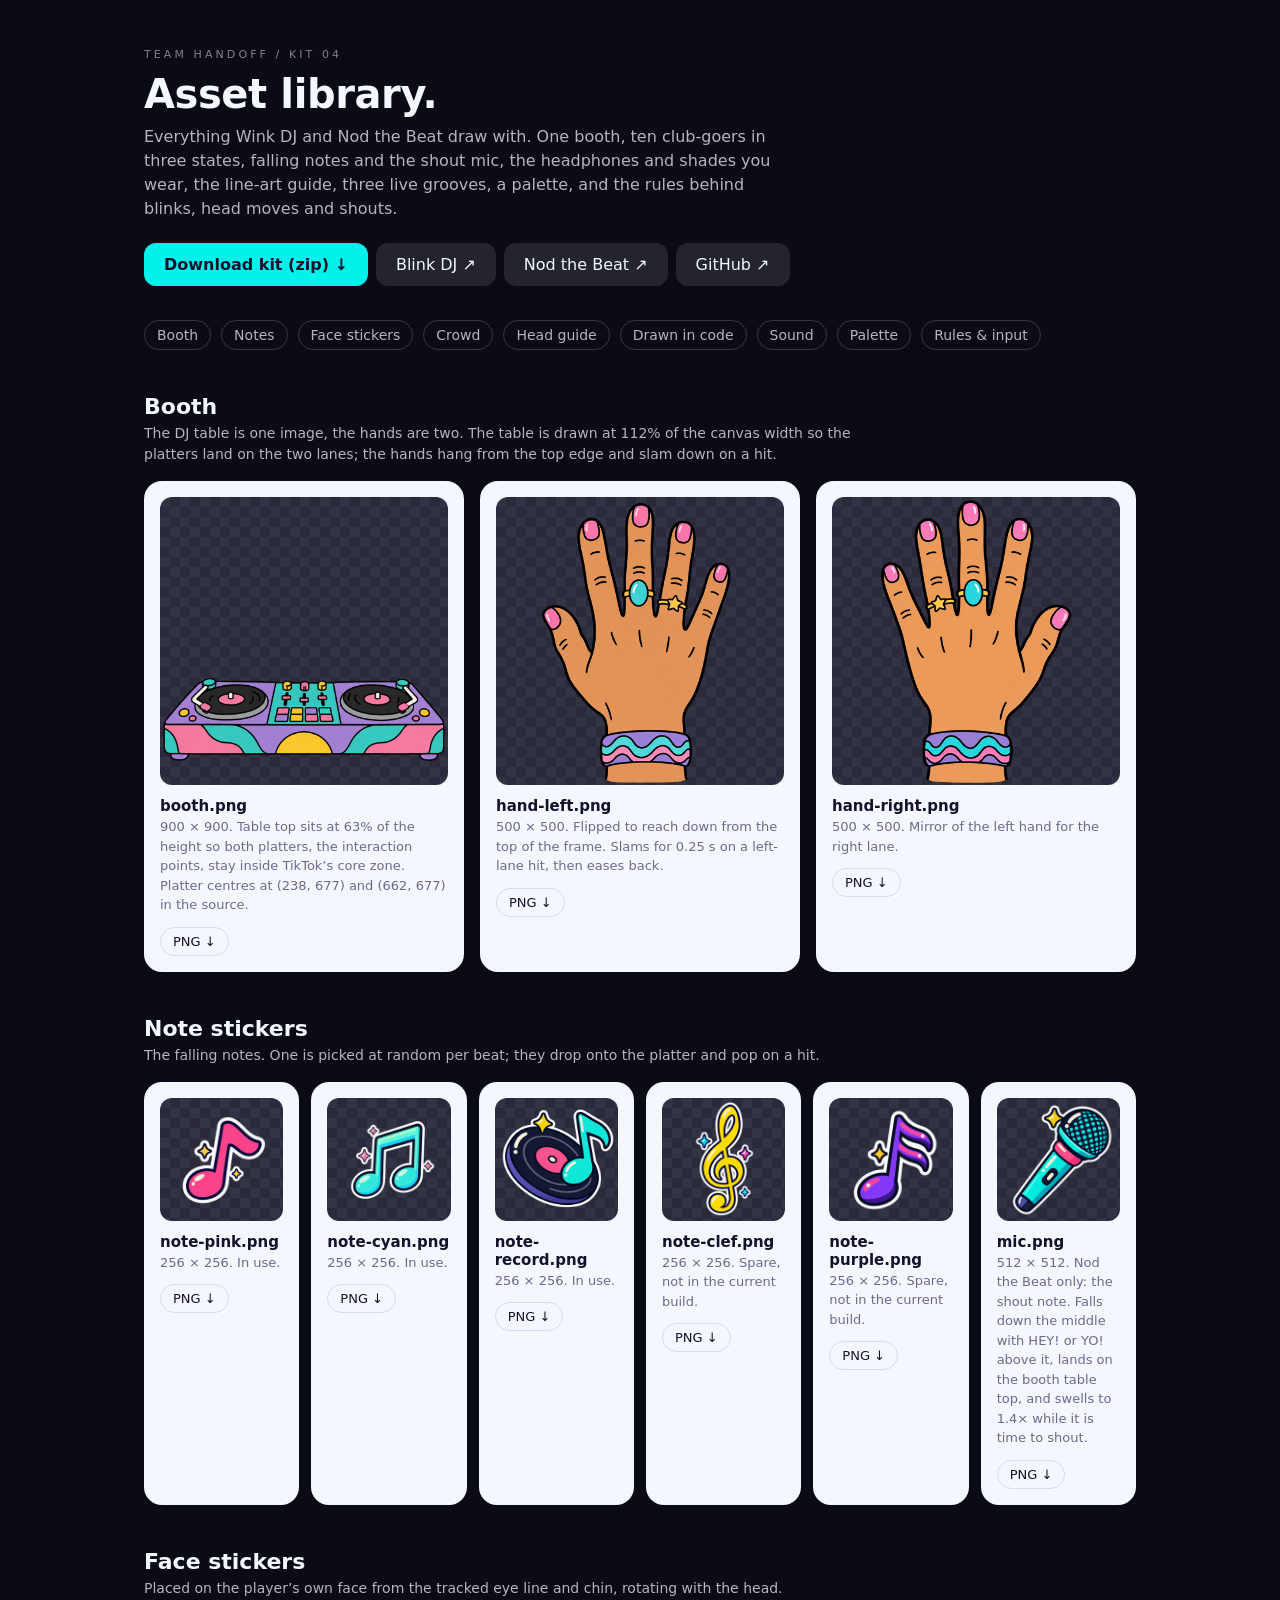
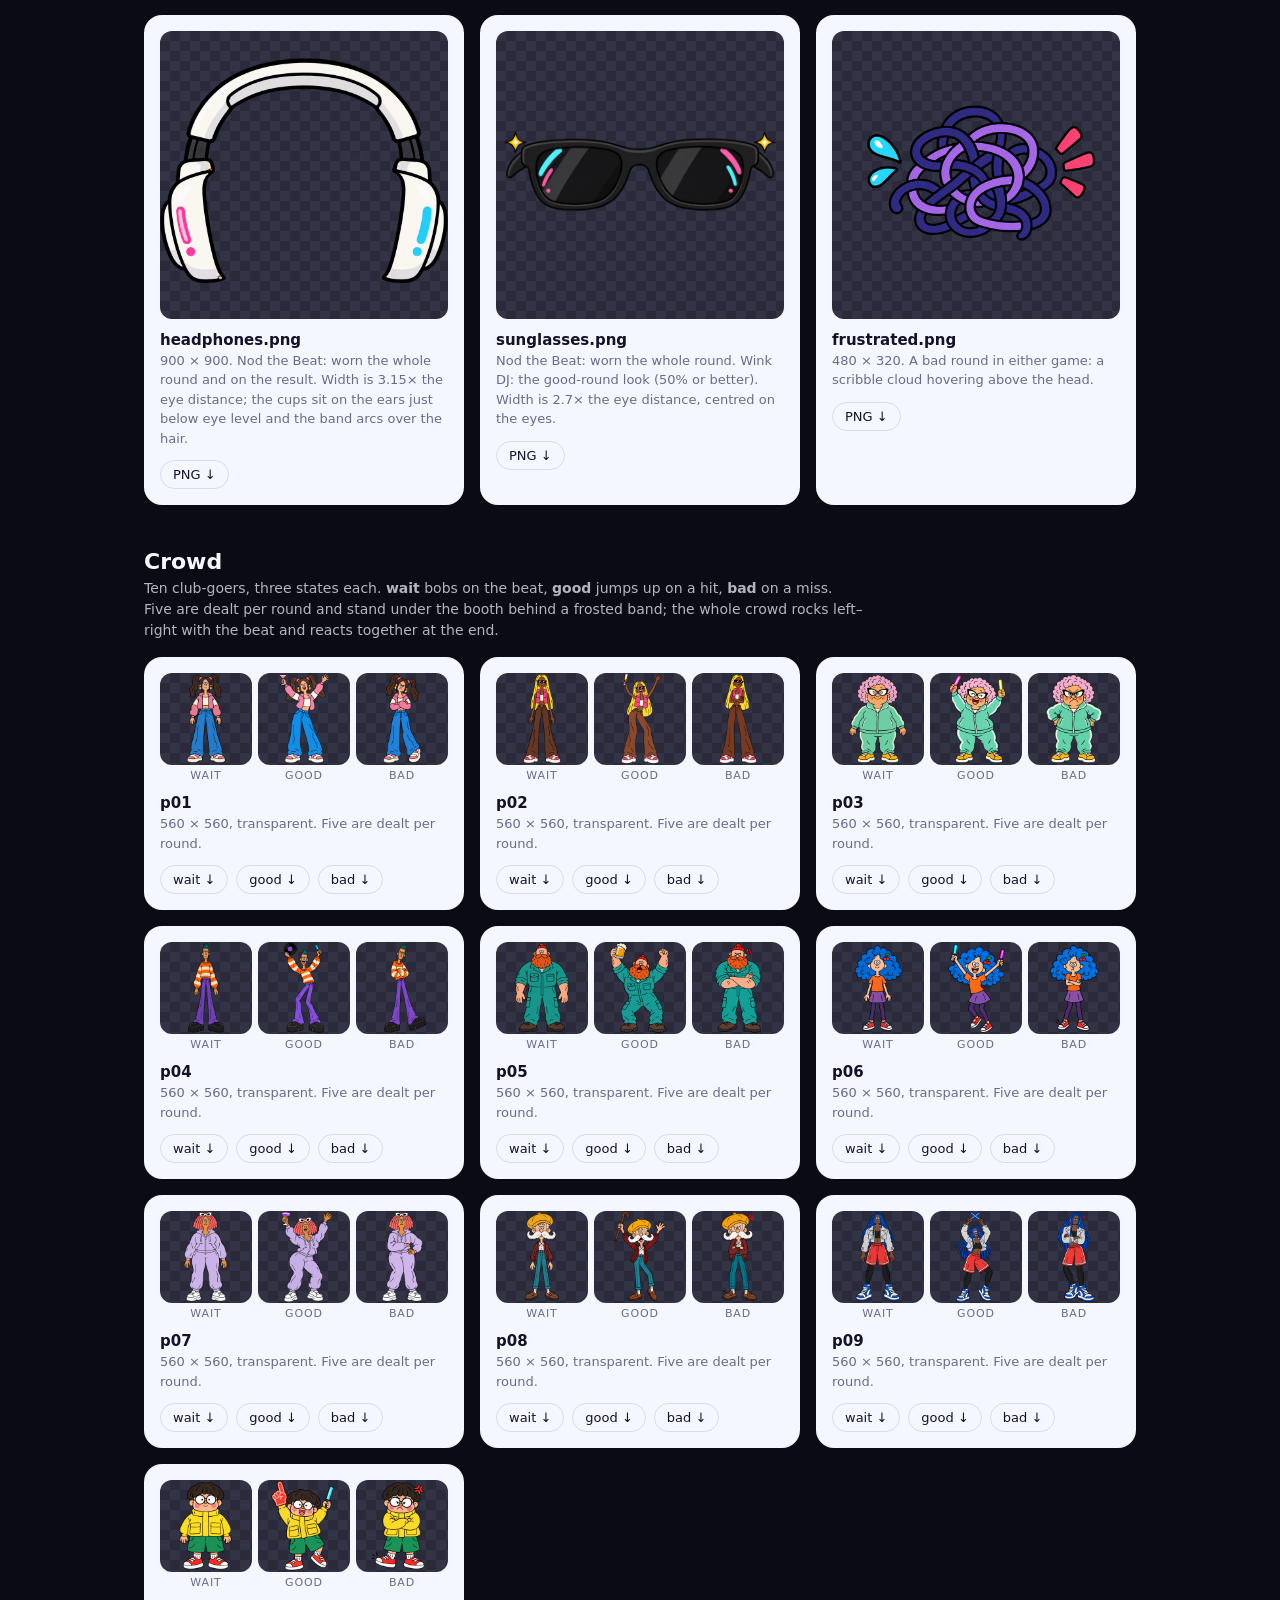
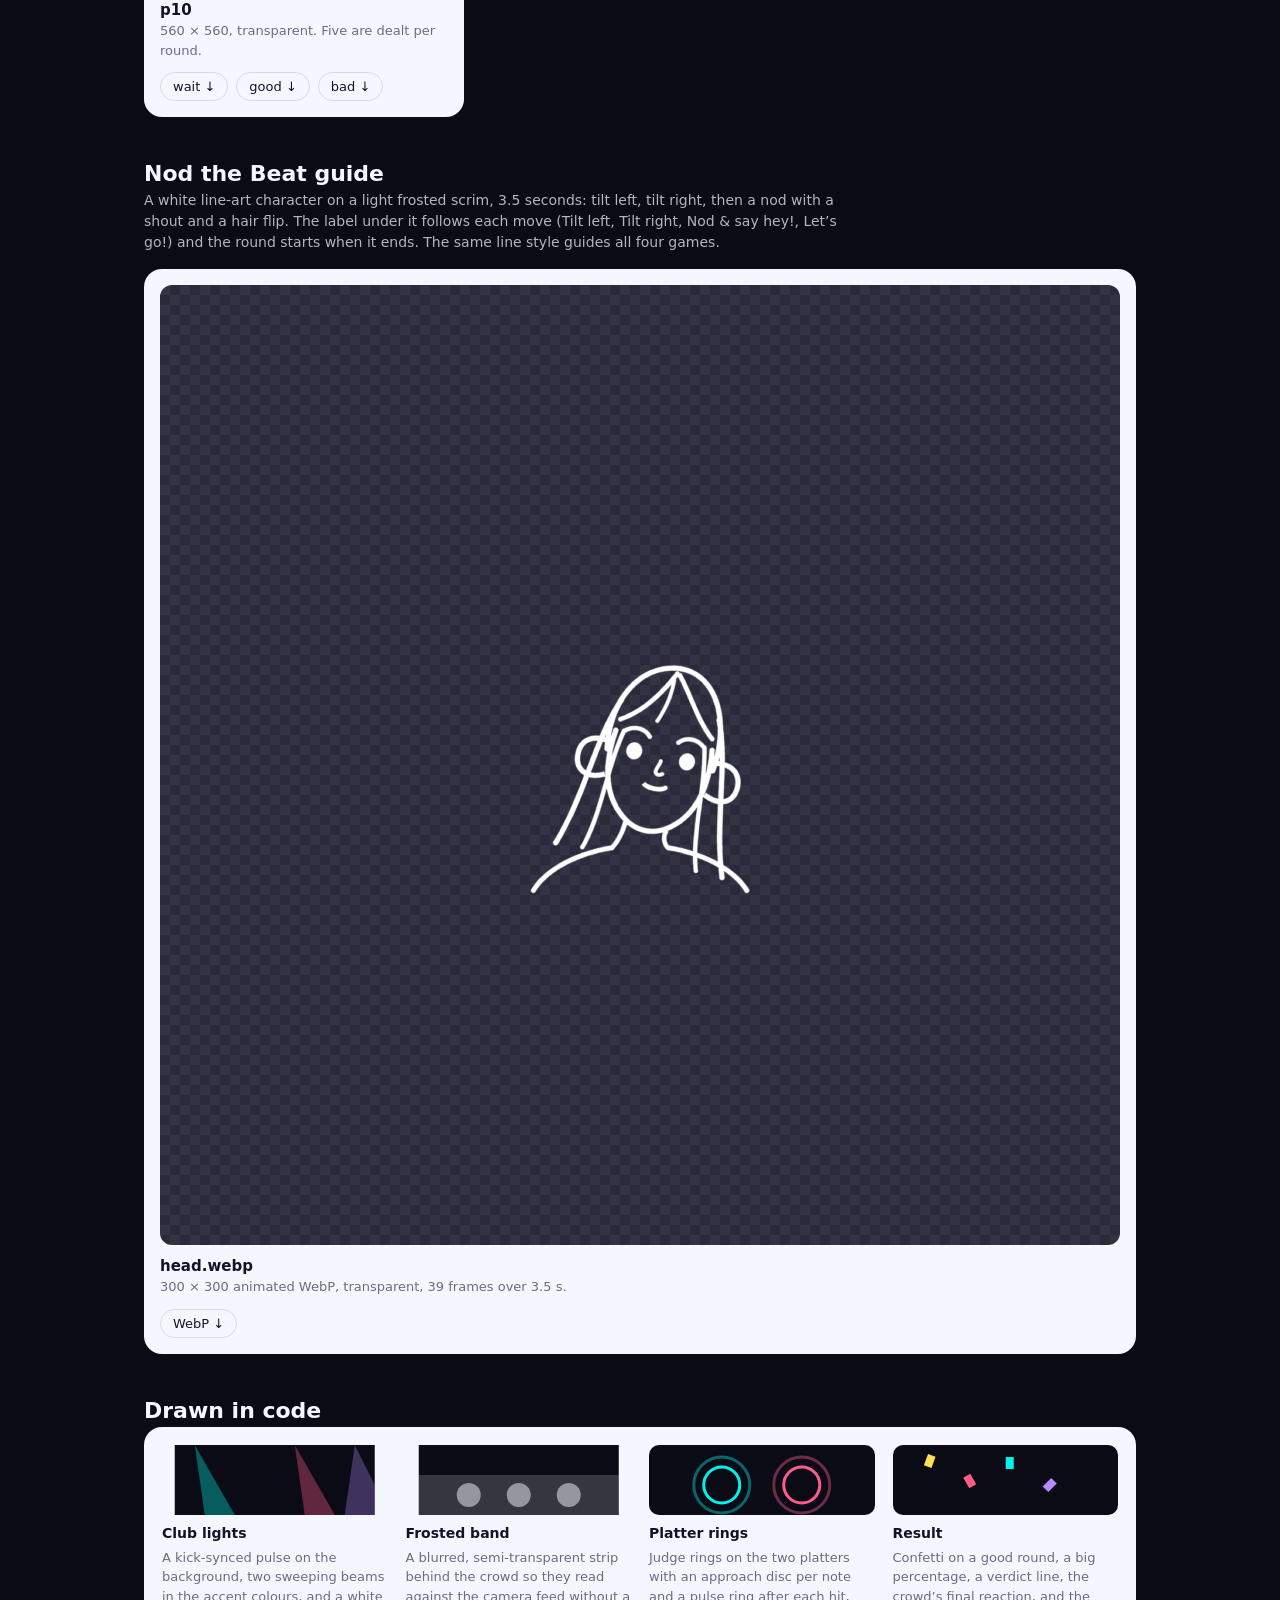
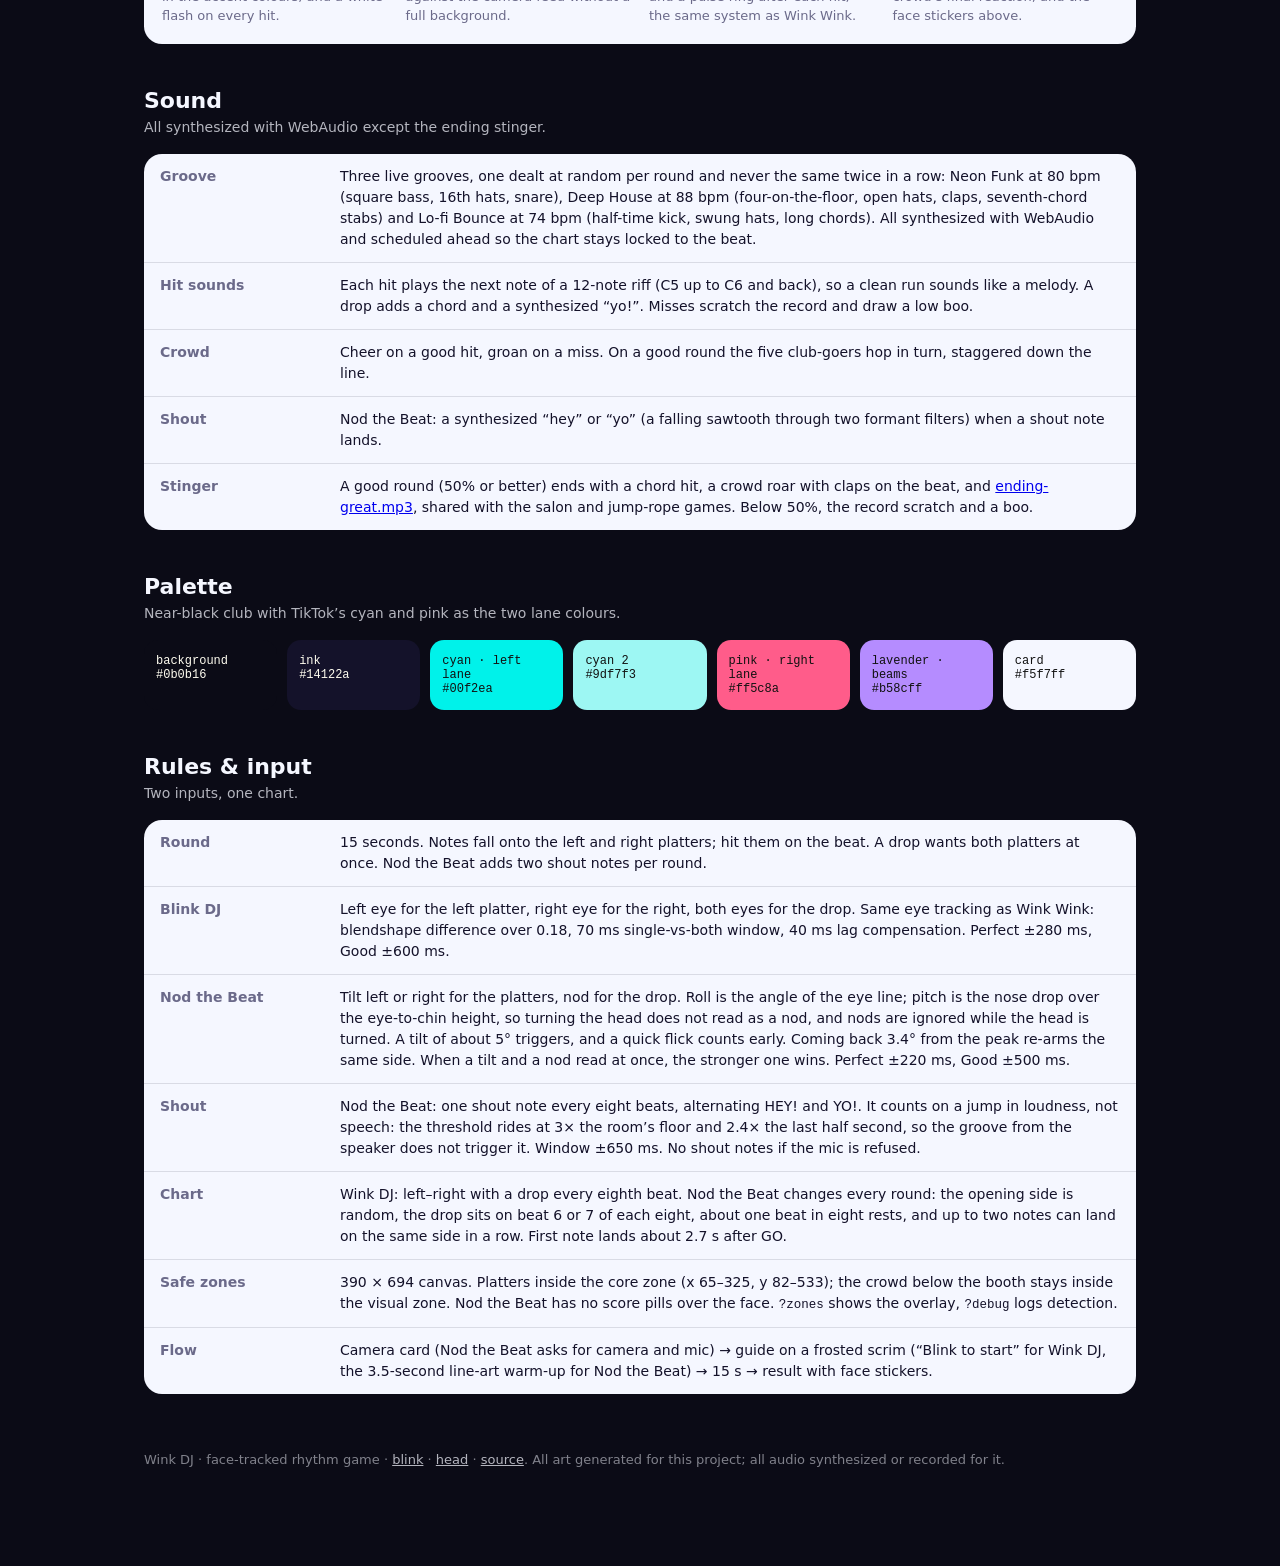
==== commit 7a6d89bf: "Asset library matches the latest games (headphones, mic, line-art guide, three grooves, shout); drop" ====
--- a/asset-library/index.html
+++ b/asset-library/index.html
@@ -56,9 +56,9 @@
 <div class="wrap">
   <div class="k">Team handoff / Kit 04</div>
   <h1>Asset library.</h1>
-  <p class="lede">Everything Wink DJ and Nod the Beat draw with. One booth, ten club-goers in three states, note and face stickers, the head-tilt guide, synthesized sound, a palette, and the rules behind both inputs.</p>
+  <p class="lede">Everything Wink DJ and Nod the Beat draw with. One booth, ten club-goers in three states, falling notes and the shout mic, the headphones and shades you wear, the line-art guide, three live grooves, a palette, and the rules behind blinks, head moves and shouts.</p>
   <a class="btn" href="./wink-dj-assets.zip" download>Download kit (zip) ↓</a><a class="btn ghost" href="../">Blink DJ ↗</a><a class="btn ghost" href="../head/">Nod the Beat ↗</a><a class="btn ghost" href="https://github.com/Belendali/wink-dj">GitHub ↗</a>
-  <nav><a href="#booth">Booth</a><a href="#notes">Notes</a><a href="#result">Result stickers</a><a href="#crowd">Crowd</a><a href="#guide">Head guide</a><a href="#drawn">Drawn in code</a><a href="#sound">Sound</a><a href="#palette">Palette</a><a href="#rules">Rules &amp; input</a></nav>
+  <nav><a href="#booth">Booth</a><a href="#notes">Notes</a><a href="#result">Face stickers</a><a href="#crowd">Crowd</a><a href="#guide">Head guide</a><a href="#drawn">Drawn in code</a><a href="#sound">Sound</a><a href="#palette">Palette</a><a href="#rules">Rules &amp; input</a></nav>
 
   <section id="booth">
     <h2>Booth</h2>
@@ -127,34 +127,37 @@
         <div class="row"><a href="../assets/stickers/note-purple.png" download>PNG ↓</a></div>
       </div>
 
+      <div class="card">
+        <div class="pv dark"><img src="../assets/stickers/mic.png" alt="mic.png" loading="lazy" /></div>
+        <b>mic.png</b>
+        <p>512 × 512. Nod the Beat only: the shout note. Falls down the middle with HEY! or YO! above it, lands on the booth table top, and swells to 1.4× while it is time to shout.</p>
+        <div class="row"><a href="../assets/stickers/mic.png" download>PNG ↓</a></div>
+      </div>
     </div>
   </section>
 
   <section id="result">
-    <h2>Result stickers</h2>
-    <p class="sub">Placed on the player’s own face on the result screen, using the tracked eye line and chin.</p>
-    <div class="grid">
+    <h2>Face stickers</h2>
+    <p class="sub">Placed on the player’s own face from the tracked eye line and chin, rotating with the head.</p>
+    <div class="grid">
+      <div class="card">
+        <div class="pv dark"><img src="../assets/stickers/headphones.png" alt="headphones.png" loading="lazy" /></div>
+        <b>headphones.png</b>
+        <p>900 × 900. Nod the Beat: worn the whole round and on the result. Width is 3.15× the eye distance; the cups sit on the ears just below eye level and the band arcs over the hair.</p>
+        <div class="row"><a href="../assets/stickers/headphones.png" download>PNG ↓</a></div>
+      </div>
       <div class="card">
         <div class="pv dark"><img src="../assets/stickers/sunglasses.png" alt="sunglasses.png" loading="lazy" /></div>
         <b>sunglasses.png</b>
-        <p>Good round (50% or better). Scaled to the eye distance, rotated with the head, flipped vertically in code because the source points down.</p>
+        <p>Nod the Beat: worn the whole round. Wink DJ: the good-round look (50% or better). Width is 2.7× the eye distance, centred on the eyes.</p>
         <div class="row"><a href="../assets/stickers/sunglasses.png" download>PNG ↓</a></div>
       </div>
-
       <div class="card">
         <div class="pv dark"><img src="../assets/stickers/frustrated.png" alt="frustrated.png" loading="lazy" /></div>
         <b>frustrated.png</b>
-        <p>480 × 320. Bad round. Sits above the head as a scribble cloud.</p>
+        <p>480 × 320. A bad round in either game: a scribble cloud hovering above the head.</p>
         <div class="row"><a href="../assets/stickers/frustrated.png" download>PNG ↓</a></div>
       </div>
-
-      <div class="card">
-        <div class="pv dark"><img src="../assets/stickers/chain.png" alt="chain.png" loading="lazy" /></div>
-        <b>chain.png</b>
-        <p>640 × 640. Retired: the gold chain was cut from the good-round look. Kept in the kit.</p>
-        <div class="row"><a href="../assets/stickers/chain.png" download>PNG ↓</a></div>
-      </div>
-
     </div>
   </section>
 
@@ -227,29 +230,14 @@
 
   <section id="guide">
     <h2>Nod the Beat guide</h2>
-    <p class="sub">Retired. The warm-up is now a white line-art DJ head drawn in code that tilts, nods and tilts over three seconds, matching the guide style across all four games. These three pictures were the first version and stay in the kit.</p>
-    <div class="grid">
-      <div class="card">
-        <div class="pv dark"><img src="../assets/guide/tilt-right.png" alt="tilt-right.png" loading="lazy" /></div>
-        <b>tilt-right.png</b>
-        <p>Shown first as "Tilt left" (the picture is mirrored, like the camera).</p>
-        <div class="row"><a href="../assets/guide/tilt-right.png" download>PNG ↓</a></div>
-      </div>
-
-      <div class="card">
-        <div class="pv dark"><img src="../assets/guide/nod.png" alt="nod.png" loading="lazy" /></div>
-        <b>nod.png</b>
-        <p>Shown second as "Nod". A nod hits both platters at once.</p>
-        <div class="row"><a href="../assets/guide/nod.png" download>PNG ↓</a></div>
-      </div>
-
-      <div class="card">
-        <div class="pv dark"><img src="../assets/guide/tilt-left.png" alt="tilt-left.png" loading="lazy" /></div>
-        <b>tilt-left.png</b>
-        <p>Shown third as "Tilt right".</p>
-        <div class="row"><a href="../assets/guide/tilt-left.png" download>PNG ↓</a></div>
-      </div>
-
+    <p class="sub">A white line-art character on a light frosted scrim, 3.5 seconds: tilt left, tilt right, then a nod with a shout and a hair flip. The label under it follows each move (Tilt left, Tilt right, Nod &amp; say hey!, Let’s go!) and the round starts when it ends. The same line style guides all four games.</p>
+    <div class="grid">
+      <div class="card">
+        <div class="pv dark"><img src="../assets/guide/head.webp" alt="head.webp" loading="lazy" /></div>
+        <b>head.webp</b>
+        <p>300 × 300 animated WebP, transparent, 39 frames over 3.5 s.</p>
+        <div class="row"><a href="../assets/guide/head.webp" download>WebP ↓</a></div>
+      </div>
     </div>
   </section>
 
@@ -267,10 +255,11 @@
     <h2>Sound</h2>
     <p class="sub">All synthesized with WebAudio except the ending stinger.</p>
     <table>
-      <tr><th>Groove</th><td>80 bpm, 15-second set. Kick, snare, hats, bass and a chord loop (C, Dm, Em, Dm). Scheduled ahead so it stays locked to the chart.</td></tr>
-      <tr><th>Hit sounds</th><td>Each hit plays the next note of a 12-note riff (C5 up to C6 and back), so a clean run sounds like a melody. Misses scratch the record and draw a low boo.</td></tr>
-      <tr><th>Crowd</th><td>Cheer on a good hit, groan on a miss.</td></tr>
-      <tr><th>Stinger</th><td><a href="../assets/audio/ending-great.mp3" download>ending-great.mp3</a> on 50% or better, shared with the salon and jump-rope games. Below that, the record scratch and a boo.</td></tr>
+      <tr><th>Groove</th><td>Three live grooves, one dealt at random per round and never the same twice in a row: Neon Funk at 80 bpm (square bass, 16th hats, snare), Deep House at 88 bpm (four-on-the-floor, open hats, claps, seventh-chord stabs) and Lo-fi Bounce at 74 bpm (half-time kick, swung hats, long chords). All synthesized with WebAudio and scheduled ahead so the chart stays locked to the beat.</td></tr>
+      <tr><th>Hit sounds</th><td>Each hit plays the next note of a 12-note riff (C5 up to C6 and back), so a clean run sounds like a melody. A drop adds a chord and a synthesized “yo!”. Misses scratch the record and draw a low boo.</td></tr>
+      <tr><th>Crowd</th><td>Cheer on a good hit, groan on a miss. On a good round the five club-goers hop in turn, staggered down the line.</td></tr>
+      <tr><th>Shout</th><td>Nod the Beat: a synthesized “hey” or “yo” (a falling sawtooth through two formant filters) when a shout note lands.</td></tr>
+      <tr><th>Stinger</th><td>A good round (50% or better) ends with a chord hit, a crowd roar with claps on the beat, and <a href="../assets/audio/ending-great.mp3" download>ending-great.mp3</a>, shared with the salon and jump-rope games. Below 50%, the record scratch and a boo.</td></tr>
     </table>
   </section>
 
@@ -284,12 +273,13 @@
     <h2>Rules &amp; input</h2>
     <p class="sub">Two inputs, one chart.</p>
     <table>
-      <tr><th>Round</th><td>15 seconds at 80 bpm. Notes fall onto the left and right platters; hit them on the beat. Every eighth beat is a drop that wants both at once.</td></tr>
+      <tr><th>Round</th><td>15 seconds. Notes fall onto the left and right platters; hit them on the beat. A drop wants both platters at once. Nod the Beat adds two shout notes per round.</td></tr>
       <tr><th>Blink DJ</th><td>Left eye for the left platter, right eye for the right, both eyes for the drop. Same eye tracking as Wink Wink: blendshape difference over 0.18, 70 ms single-vs-both window, 40 ms lag compensation. Perfect ±280 ms, Good ±600 ms.</td></tr>
-      <tr><th>Nod the Beat</th><td>Tilt your head left or right for the platters, nod for the drop. Roll is the angle of the eye line, pitch is the nose against the eye midpoint. A tilt of about 6° triggers and re-arms once you are back within 3°; the resting pose is calibrated over the first 30 frames and drifts slowly. Perfect ±320 ms, Good ±700 ms.</td></tr>
-      <tr><th>Chart</th><td>Strict left–right alternation on every beat, drop every eighth beat. First note lands about 2.7 s after GO.</td></tr>
-      <tr><th>Safe zones</th><td>390 × 694 canvas. Platters and HUD inside the core zone (x 65–325, y 82–533); the crowd below the booth stays inside the visual zone. <code>?zones</code> shows the overlay, <code>?debug</code> logs detection.</td></tr>
-      <tr><th>Flow</th><td>Camera card → "Blink to start" (blink) or three-second warm-up (head) → count-in → 15 s → result with face stickers.</td></tr>
+      <tr><th>Nod the Beat</th><td>Tilt left or right for the platters, nod for the drop. Roll is the angle of the eye line; pitch is the nose drop over the eye-to-chin height, so turning the head does not read as a nod, and nods are ignored while the head is turned. A tilt of about 5° triggers, and a quick flick counts early. Coming back 3.4° from the peak re-arms the same side. When a tilt and a nod read at once, the stronger one wins. Perfect ±220 ms, Good ±500 ms.</td></tr>
+      <tr><th>Shout</th><td>Nod the Beat: one shout note every eight beats, alternating HEY! and YO!. It counts on a jump in loudness, not speech: the threshold rides at 3× the room’s floor and 2.4× the last half second, so the groove from the speaker does not trigger it. Window ±650 ms. No shout notes if the mic is refused.</td></tr>
+      <tr><th>Chart</th><td>Wink DJ: left–right with a drop every eighth beat. Nod the Beat changes every round: the opening side is random, the drop sits on beat 6 or 7 of each eight, about one beat in eight rests, and up to two notes can land on the same side in a row. First note lands about 2.7 s after GO.</td></tr>
+      <tr><th>Safe zones</th><td>390 × 694 canvas. Platters inside the core zone (x 65–325, y 82–533); the crowd below the booth stays inside the visual zone. Nod the Beat has no score pills over the face. <code>?zones</code> shows the overlay, <code>?debug</code> logs detection.</td></tr>
+      <tr><th>Flow</th><td>Camera card (Nod the Beat asks for camera and mic) → guide on a frosted scrim (“Blink to start” for Wink DJ, the 3.5-second line-art warm-up for Nod the Beat) → 15 s → result with face stickers.</td></tr>
     </table>
   </section>
 
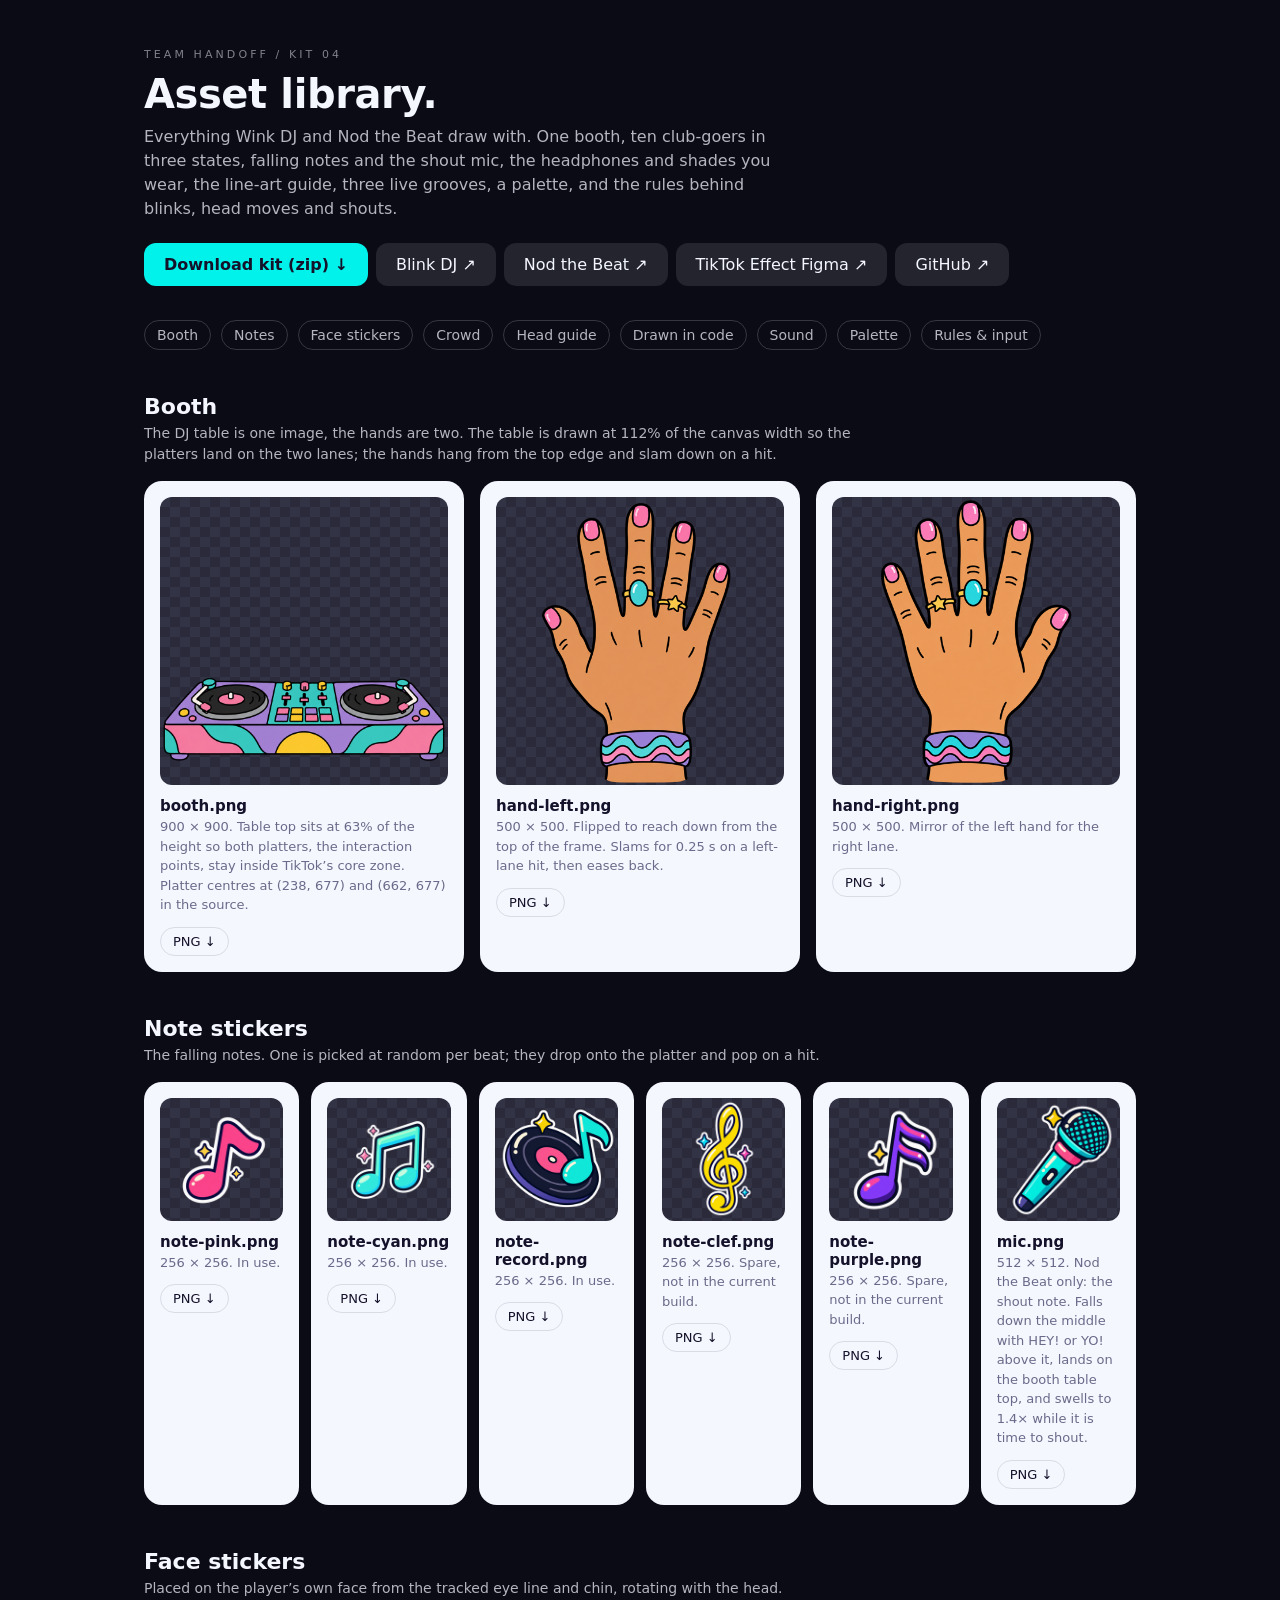
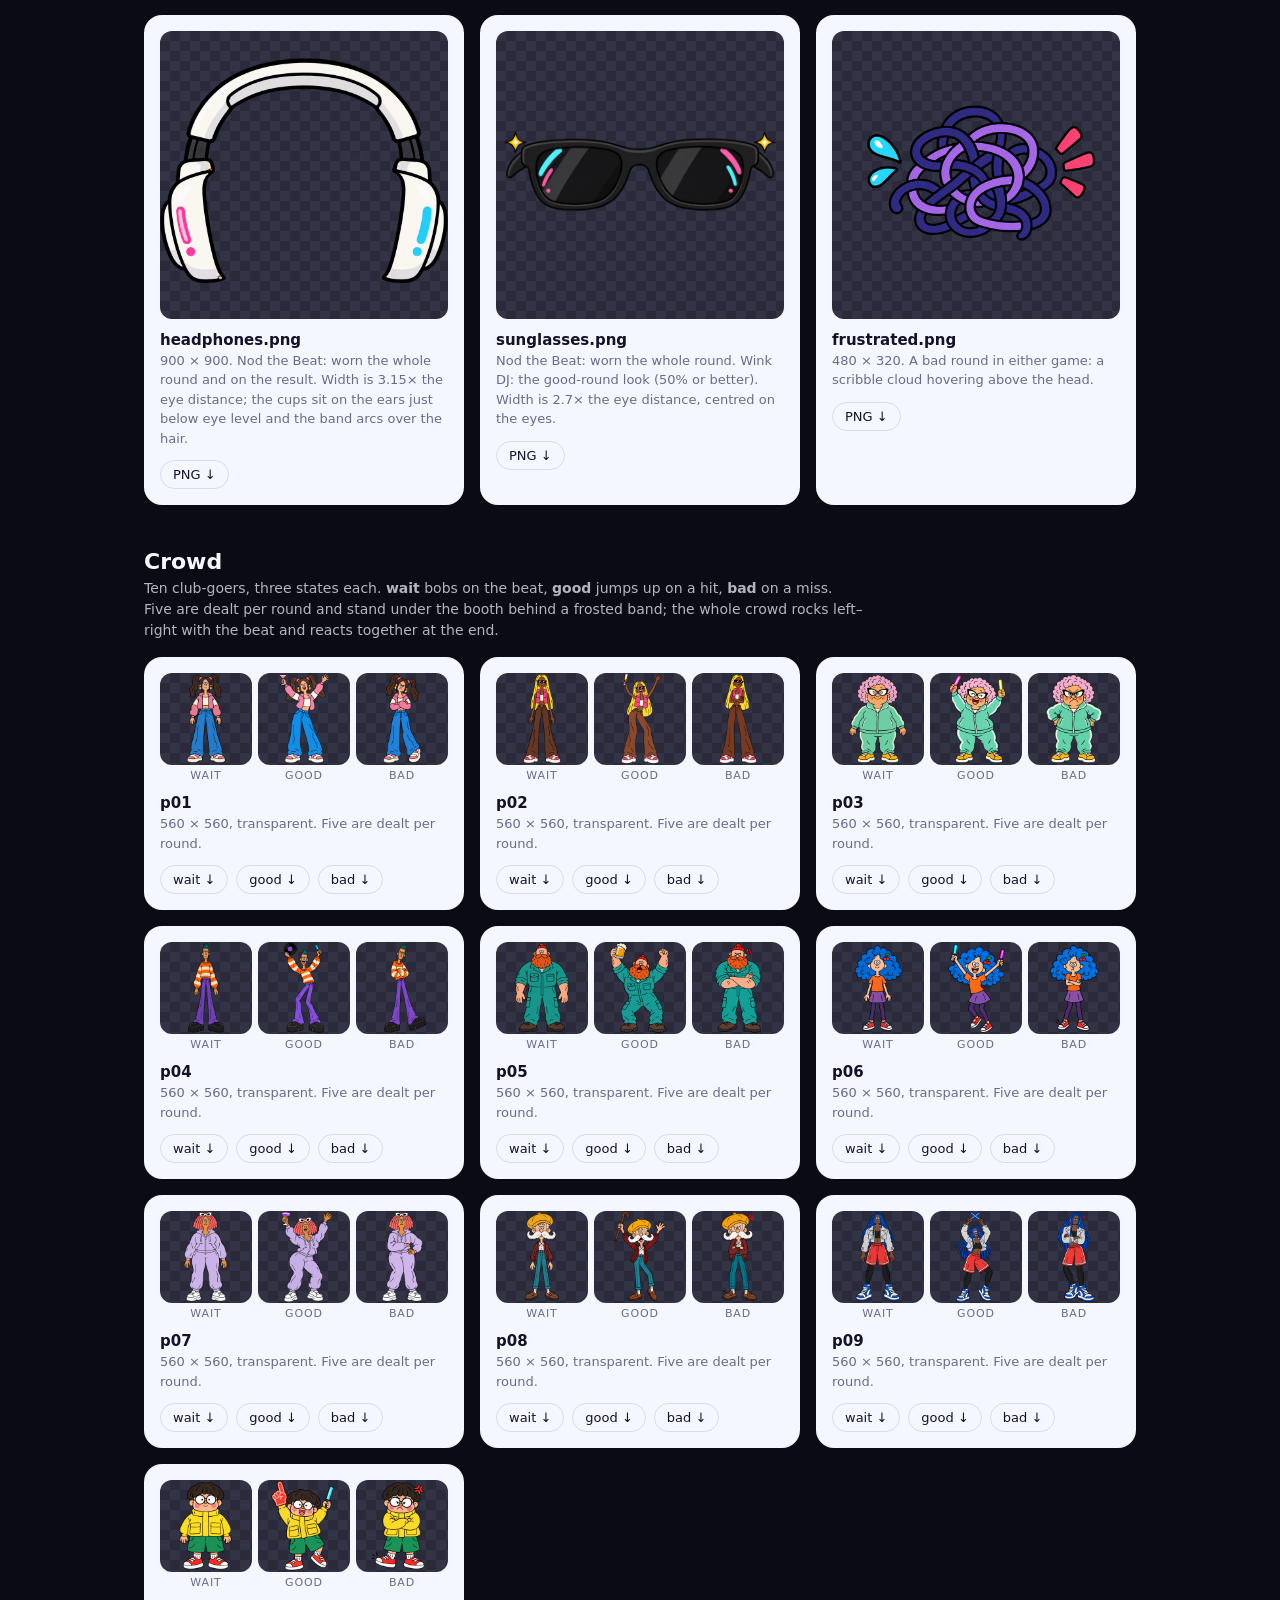
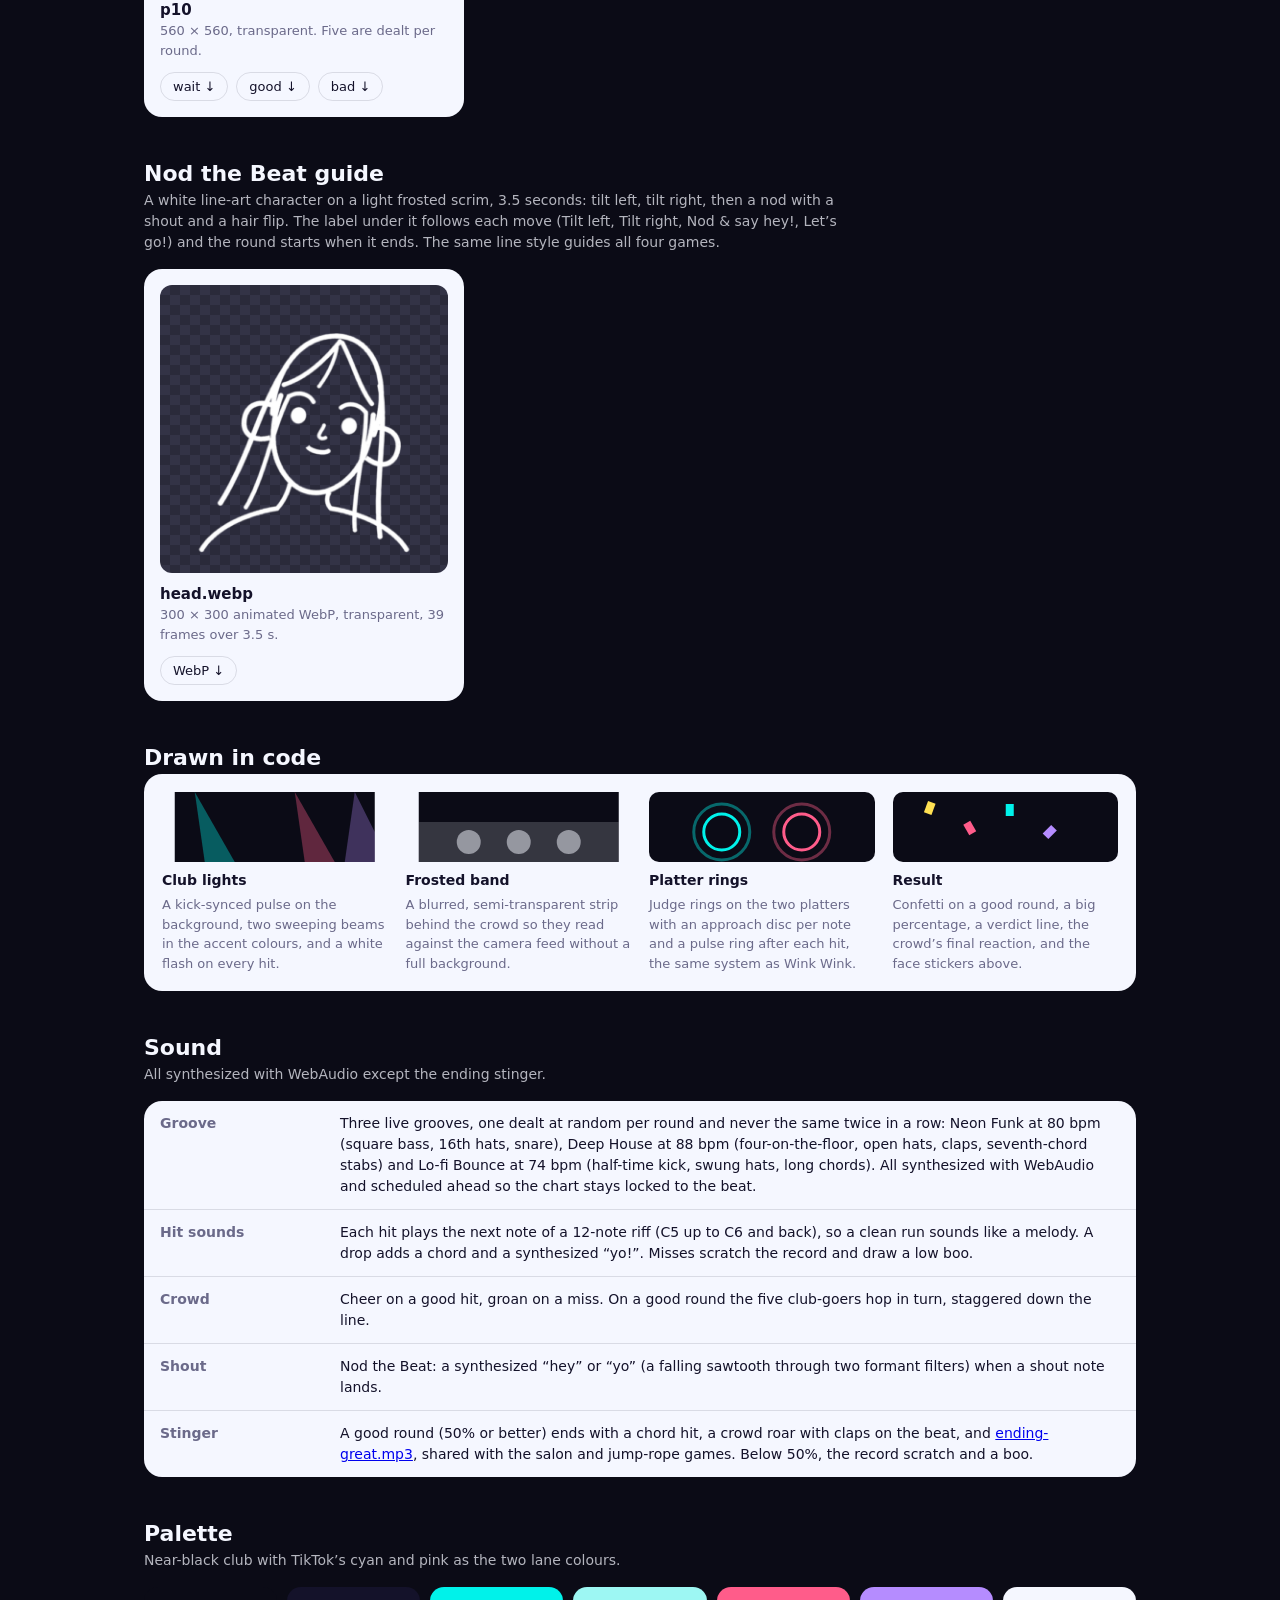
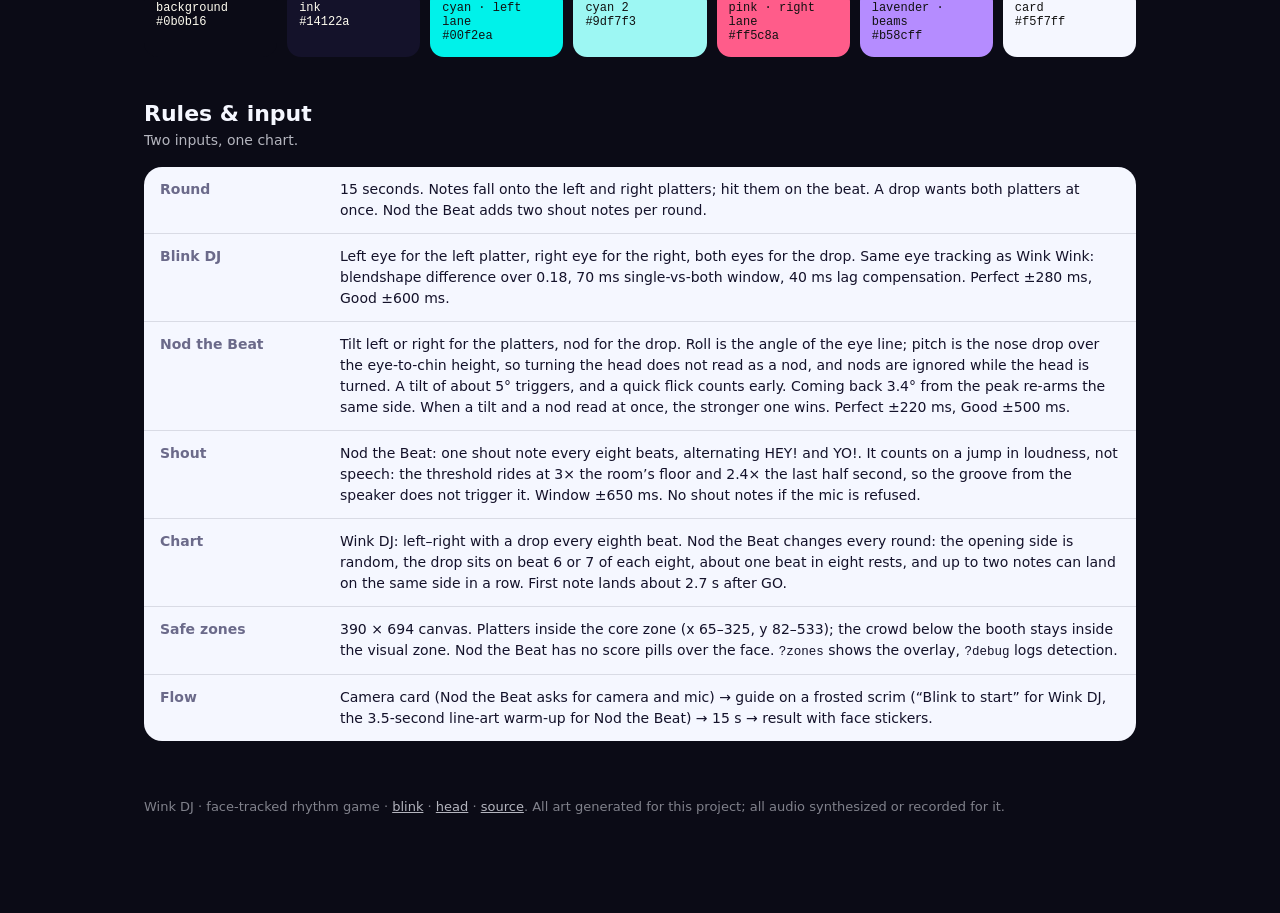
==== commit 79bf7d80: "Asset library: card-sized guide preview, link to the TikTok Effect Figma frames Co-Authored-By: Clau" ====
--- a/asset-library/index.html
+++ b/asset-library/index.html
@@ -57,7 +57,7 @@
   <div class="k">Team handoff / Kit 04</div>
   <h1>Asset library.</h1>
   <p class="lede">Everything Wink DJ and Nod the Beat draw with. One booth, ten club-goers in three states, falling notes and the shout mic, the headphones and shades you wear, the line-art guide, three live grooves, a palette, and the rules behind blinks, head moves and shouts.</p>
-  <a class="btn" href="./wink-dj-assets.zip" download>Download kit (zip) ↓</a><a class="btn ghost" href="../">Blink DJ ↗</a><a class="btn ghost" href="../head/">Nod the Beat ↗</a><a class="btn ghost" href="https://github.com/Belendali/wink-dj">GitHub ↗</a>
+  <a class="btn" href="./wink-dj-assets.zip" download>Download kit (zip) ↓</a><a class="btn ghost" href="../">Blink DJ ↗</a><a class="btn ghost" href="../head/">Nod the Beat ↗</a><a class="btn ghost" href="https://www.figma.com/design/QUBLPsojgC8Vom9a3KD2R9/TikTok-Effect-%E8%AE%BE%E8%AE%A1%E8%A7%84%E8%8C%83?node-id=295639-28463&amp;t=obTdrpBNiDewiyfc-4" target="_blank">TikTok Effect Figma ↗</a><a class="btn ghost" href="https://github.com/Belendali/wink-dj">GitHub ↗</a>
   <nav><a href="#booth">Booth</a><a href="#notes">Notes</a><a href="#result">Face stickers</a><a href="#crowd">Crowd</a><a href="#guide">Head guide</a><a href="#drawn">Drawn in code</a><a href="#sound">Sound</a><a href="#palette">Palette</a><a href="#rules">Rules &amp; input</a></nav>
 
   <section id="booth">
@@ -231,7 +231,7 @@
   <section id="guide">
     <h2>Nod the Beat guide</h2>
     <p class="sub">A white line-art character on a light frosted scrim, 3.5 seconds: tilt left, tilt right, then a nod with a shout and a hair flip. The label under it follows each move (Tilt left, Tilt right, Nod &amp; say hey!, Let’s go!) and the round starts when it ends. The same line style guides all four games.</p>
-    <div class="grid">
+    <div class="grid" style="grid-template-columns:repeat(auto-fill,minmax(240px,1fr))">
       <div class="card">
         <div class="pv dark"><img src="../assets/guide/head.webp" alt="head.webp" loading="lazy" /></div>
         <b>head.webp</b>
